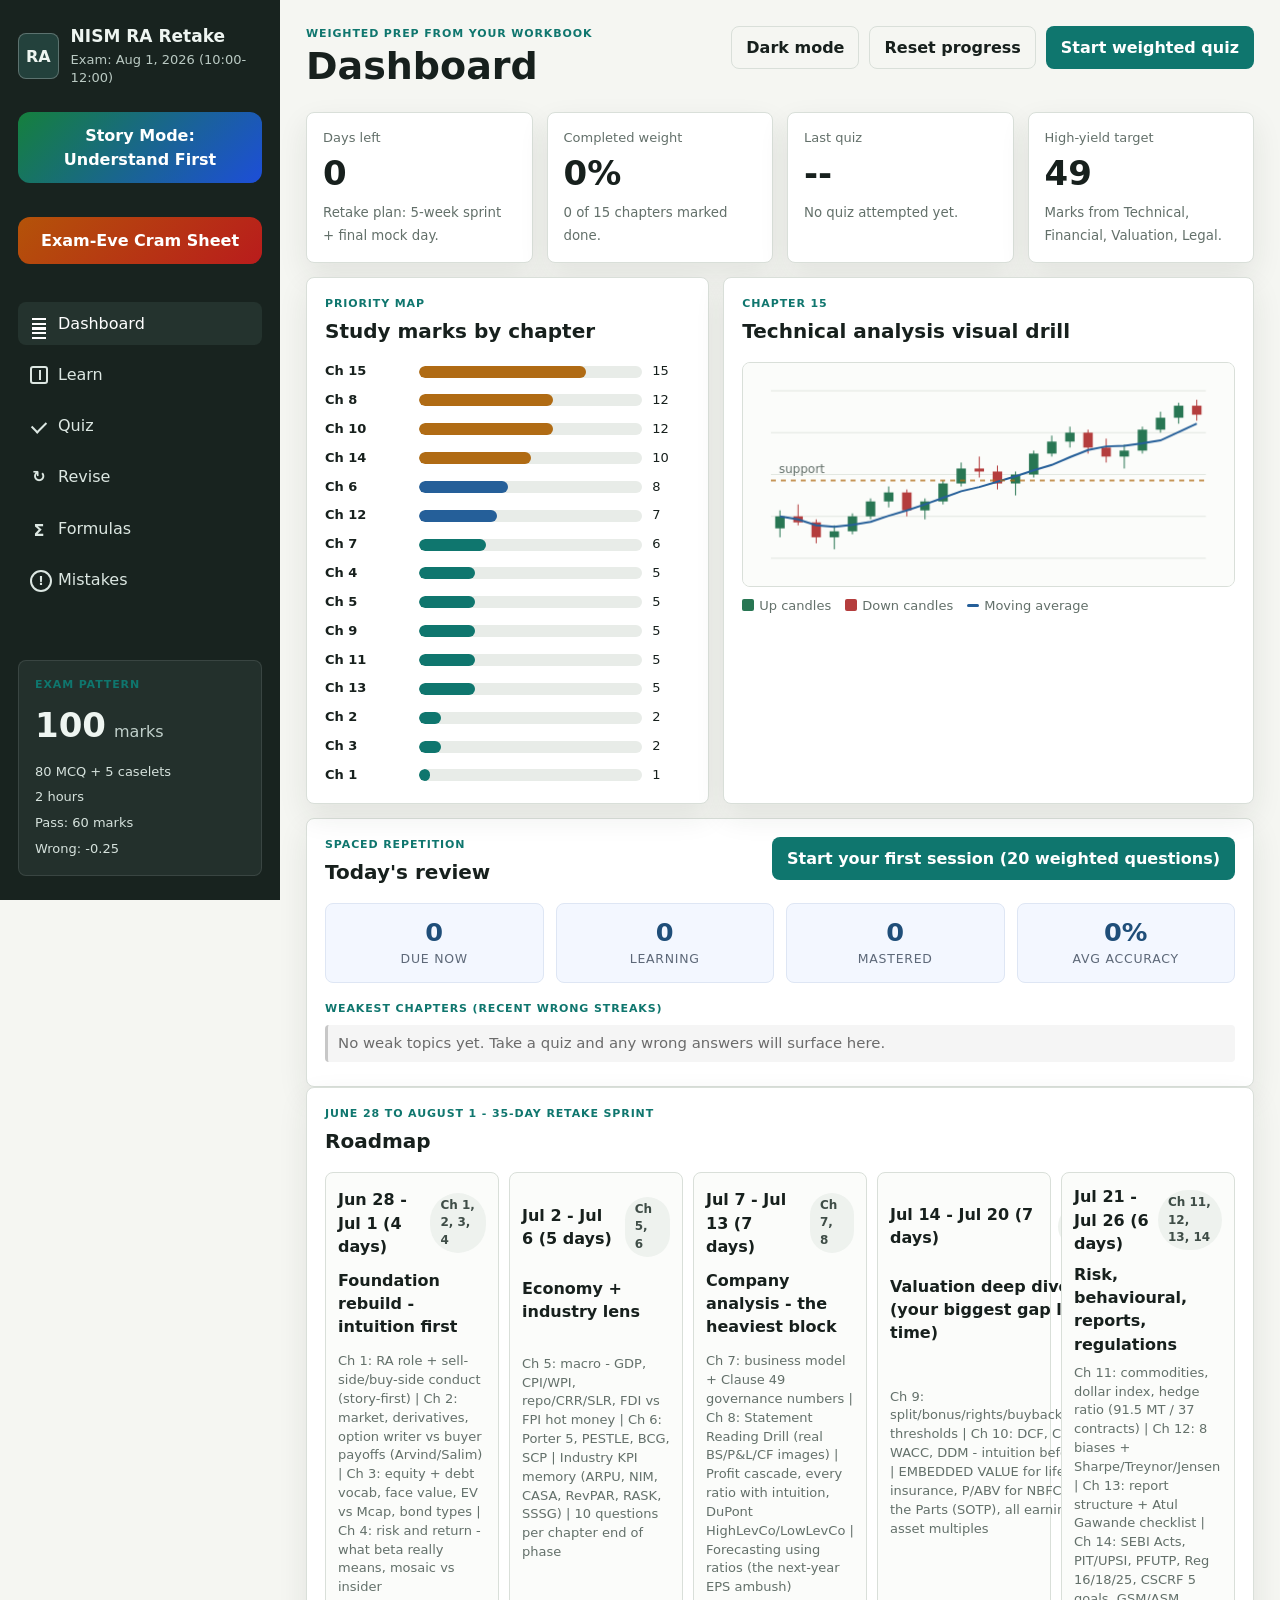
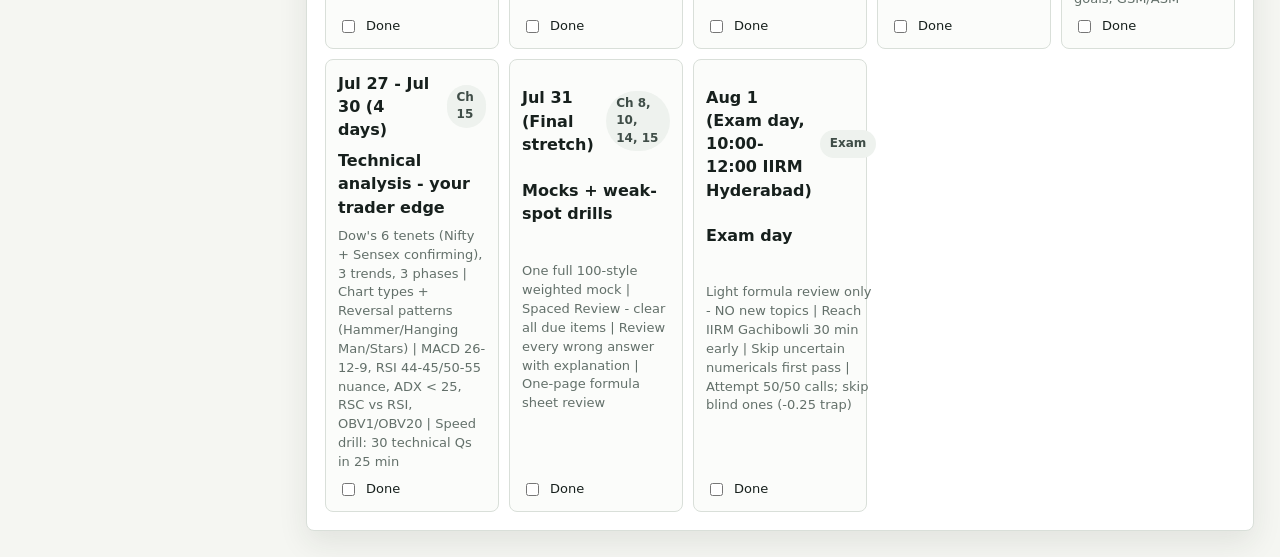
==== android/app/src/main/assets/site/index.html @ 2e46db3d "Add Android app: offline APK wrapping the full study site Co-Authored-By: Claude Fable 5 <noreply@an" ====
<!doctype html>
<html lang="en">
<head>
  <meta charset="utf-8">
  <meta name="viewport" content="width=device-width, initial-scale=1">
  <title>NISM Research Analyst Sprint</title>
  <link rel="stylesheet" href="styles.css">
  <script>
    (function () {
      try {
        var t = localStorage.getItem("nism-ra-theme-v1");
        if (!t) {
          t = (window.matchMedia && window.matchMedia("(prefers-color-scheme: dark)").matches) ? "dark" : "light";
        }
        if (t === "dark") document.documentElement.setAttribute("data-theme", "dark");
      } catch (e) {}
    })();
  </script>
</head>
<body>
  <div class="app-shell">
    <aside class="sidebar">
      <div class="brand">
        <div class="brand-mark">RA</div>
        <div>
          <div class="brand-name">NISM RA Retake</div>
          <div class="brand-sub">Exam: Aug 1, 2026 (10:00-12:00)</div>
        </div>
      </div>

      <a href="story.html" style="display:block;margin:0 0 10px;padding:12px 14px;border-radius:12px;background:linear-gradient(135deg,#15803d,#1d4ed8);color:#fff;font-weight:700;text-decoration:none;text-align:center;">Story Mode: Understand First</a>
      <a href="cram.html" style="display:block;margin:0 0 14px;padding:12px 14px;border-radius:12px;background:linear-gradient(135deg,#b45309,#b91c1c);color:#fff;font-weight:700;text-decoration:none;text-align:center;">Exam-Eve Cram Sheet</a>

      <nav class="nav" aria-label="Study areas">
        <button class="nav-button is-active" data-view="dashboard"><span class="mini-icon bars"></span>Dashboard</button>
        <button class="nav-button" data-view="learn"><span class="mini-icon book"></span>Learn</button>
        <button class="nav-button" data-view="quiz"><span class="mini-icon check"></span>Quiz</button>
        <button class="nav-button" data-view="revise"><span class="mini-icon loop"></span>Revise</button>
        <button class="nav-button" data-view="formulas"><span class="mini-icon sigma"></span>Formulas</button>
        <button class="nav-button" data-view="mistakes"><span class="mini-icon alert"></span>Mistakes</button>
      </nav>

      <div class="exam-box">
        <div class="eyebrow">Exam pattern</div>
        <div class="exam-stat"><strong>100</strong><span>marks</span></div>
        <div class="exam-lines">
          <span>80 MCQ + 5 caselets</span>
          <span>2 hours</span>
          <span>Pass: 60 marks</span>
          <span>Wrong: -0.25</span>
        </div>
      </div>
    </aside>

    <main class="main">
      <header class="topbar">
        <div>
          <p class="eyebrow">Weighted prep from your workbook</p>
          <h1 id="viewTitle">Dashboard</h1>
        </div>
        <div class="top-actions">
          <button class="ghost-button" id="themeToggle" type="button" aria-pressed="false">Dark mode</button>
          <button class="ghost-button" id="resetProgressBtn" type="button">Reset progress</button>
          <button class="primary-button" id="quickQuizBtn" type="button">Start weighted quiz</button>
        </div>
      </header>

      <section class="view is-active" id="dashboardView">
        <div class="metric-grid">
          <article class="metric-panel">
            <span class="metric-label">Days left</span>
            <strong id="daysLeft">35</strong>
            <small>Retake plan: 5-week sprint + final mock day.</small>
          </article>
          <article class="metric-panel">
            <span class="metric-label">Completed weight</span>
            <strong id="completedWeight">0%</strong>
            <small id="completedChapters">0 of 15 chapters marked done.</small>
          </article>
          <article class="metric-panel">
            <span class="metric-label">Last quiz</span>
            <strong id="lastQuizScore">--</strong>
            <small id="lastQuizMeta">No quiz attempted yet.</small>
          </article>
          <article class="metric-panel">
            <span class="metric-label">High-yield target</span>
            <strong>49</strong>
            <small>Marks from Technical, Financial, Valuation, Legal.</small>
          </article>
        </div>

        <div class="dashboard-layout">
          <section class="panel">
            <div class="panel-header">
              <div>
                <p class="eyebrow">Priority map</p>
                <h2>Study marks by chapter</h2>
              </div>
            </div>
            <div id="priorityBars" class="weight-bars"></div>
          </section>

          <section class="panel visual-panel">
            <div class="panel-header">
              <div>
                <p class="eyebrow">Chapter 15</p>
                <h2>Technical analysis visual drill</h2>
              </div>
            </div>
            <canvas id="technicalCanvas" width="680" height="310" aria-label="Candlestick and moving average practice chart"></canvas>
            <div class="legend-row">
              <span><i class="legend up"></i>Up candles</span>
              <span><i class="legend down"></i>Down candles</span>
              <span><i class="legend line"></i>Moving average</span>
            </div>
          </section>
        </div>

        <section class="panel" id="todayReviewPanel"></section>

        <section class="panel">
          <div class="panel-header">
            <div>
              <p class="eyebrow">June 28 to August 1 - 35-day retake sprint</p>
              <h2>Roadmap</h2>
            </div>
          </div>
          <div id="roadmapList" class="roadmap"></div>
        </section>
      </section>

      <section class="view" id="learnView">
        <div class="learn-layout">
          <aside class="chapter-rail">
            <div class="rail-title">Chapters</div>
            <div id="chapterList" class="chapter-list"></div>
          </aside>
          <section class="panel learn-panel">
            <div id="learnContent"></div>
          </section>
        </div>
      </section>

      <section class="view" id="quizView">
        <div class="quiz-layout">
          <section class="panel">
            <div class="panel-header">
              <div>
                <p class="eyebrow">Practice mode</p>
                <h2>Quiz setup</h2>
              </div>
            </div>
            <div class="quiz-controls">
              <label>
                Chapter
                <select id="quizChapterSelect"></select>
              </label>
              <label>
                Question count
                <select id="quizCountSelect">
                  <option value="10">10</option>
                  <option value="20" selected>20</option>
                  <option value="40">40</option>
                  <option value="100">100 style</option>
                </select>
              </label>
            </div>
            <div class="button-row">
              <button class="primary-button" id="startChapterQuizBtn" type="button">Chapter quiz</button>
              <button class="secondary-button" id="startWeightedQuizBtn" type="button">Weighted quiz</button>
              <button class="secondary-button" id="startSpacedQuizBtn" type="button">Spaced review</button>
              <button class="secondary-button" id="startNumericQuizBtn" type="button">Numericals drill</button>
              <button class="secondary-button" id="startWrongQuizBtn" type="button">Wrong answers</button>
            </div>
            <p class="quiz-hint">The real exam has 40+ numerical questions. Drill the maths until it is automatic.</p>
            <div class="score-rules">
              <span>Correct: +1</span>
              <span>Wrong: -0.25</span>
              <span>Skipped: 0</span>
            </div>
          </section>

          <section class="panel quiz-panel">
            <div id="quizStage" class="quiz-stage empty-state">
              Choose a mode to begin.
            </div>
          </section>
        </div>
      </section>

      <section class="view" id="formulasView">
        <section class="panel">
          <div class="panel-header">
            <div>
              <p class="eyebrow">Numericals</p>
              <h2>Formula deck</h2>
            </div>
            <label class="search-label">
              <span>Search</span>
              <input id="formulaSearch" type="search" placeholder="ROE, WACC, RSI">
            </label>
          </div>
          <div id="formulaList" class="formula-grid"></div>
        </section>
      </section>

      <section class="view" id="mistakesView">
        <section class="panel">
          <div class="panel-header">
            <div>
              <p class="eyebrow">Weak spots</p>
              <h2>Question review</h2>
            </div>
            <button class="ghost-button" id="clearMistakesBtn" type="button">Clear mistakes</button>
          </div>
          <div id="mistakeList" class="mistake-list"></div>
        </section>
      </section>

      <section class="view" id="reviseView">
        <section class="panel">
          <div class="panel-header">
            <div>
              <p class="eyebrow">Endless explanatory revision</p>
              <h2>Revise all chapters</h2>
            </div>
            <div class="button-row">
              <button class="secondary-button" id="reviseOrderBtn" type="button">Study order</button>
              <button class="secondary-button" id="reviseShuffleBtn" type="button">Shuffle</button>
            </div>
          </div>
          <div id="reviseStage"></div>
        </section>
      </section>
    </main>
  </div>

  <script src="data.js"></script>
  <script src="lessons.js"></script>
  <script src="app.js"></script>
</body>
</html>
---- android/app/src/main/assets/site/styles.css ----
:root {
  color-scheme: light;
  --bg: #f5f6f2;
  --surface: #ffffff;
  --surface-2: #eef3f0;
  --ink: #17201d;
  --muted: #63706a;
  --line: #d9dfd9;
  --teal: #0f766e;
  --teal-2: #d7f2ed;
  --blue: #255f99;
  --amber: #b06b14;
  --red: #b43d3d;
  --green: #287653;
  --shadow: 0 12px 30px rgba(28, 39, 34, 0.09);
  --radius: 8px;
  font-family: Inter, ui-sans-serif, system-ui, -apple-system, BlinkMacSystemFont, "Segoe UI", sans-serif;
}

* {
  box-sizing: border-box;
}

html {
  min-width: 320px;
}

body {
  margin: 0;
  background: var(--bg);
  color: var(--ink);
  line-height: 1.45;
}

button,
input,
select {
  font: inherit;
}

button {
  cursor: pointer;
}

.app-shell {
  min-height: 100vh;
  display: grid;
  grid-template-columns: 280px minmax(0, 1fr);
}

.sidebar {
  background: #18231f;
  color: #eef5f1;
  padding: 24px 18px;
  display: flex;
  flex-direction: column;
  gap: 24px;
  position: sticky;
  top: 0;
  height: 100vh;
}

.brand {
  display: flex;
  align-items: center;
  gap: 12px;
}

.brand-mark {
  width: 46px;
  height: 46px;
  display: grid;
  place-items: center;
  border: 1px solid rgba(255, 255, 255, 0.26);
  background: #23413c;
  border-radius: var(--radius);
  font-weight: 800;
  letter-spacing: 0;
}

.brand-name {
  font-size: 17px;
  font-weight: 760;
}

.brand-sub {
  margin-top: 2px;
  color: #bacac3;
  font-size: 13px;
}

.nav {
  display: grid;
  gap: 8px;
}

.nav-button {
  width: 100%;
  min-height: 42px;
  border: 0;
  border-radius: var(--radius);
  color: #dce7e2;
  background: transparent;
  display: flex;
  align-items: center;
  gap: 10px;
  padding: 10px 12px;
  text-align: left;
}

.nav-button:hover,
.nav-button.is-active {
  background: #24332e;
  color: #ffffff;
}

.mini-icon {
  width: 18px;
  height: 18px;
  flex: 0 0 18px;
  display: inline-grid;
  place-items: center;
  position: relative;
}

.mini-icon.bars::before,
.mini-icon.bars::after {
  content: "";
  width: 14px;
  height: 2px;
  background: currentColor;
  box-shadow: 0 5px 0 currentColor, 0 10px 0 currentColor;
}

.mini-icon.book {
  border: 2px solid currentColor;
  border-radius: 3px;
}

.mini-icon.book::after {
  content: "";
  position: absolute;
  inset: 2px auto 2px 7px;
  border-left: 2px solid currentColor;
}

.mini-icon.check::before {
  content: "";
  width: 12px;
  height: 7px;
  border-left: 2px solid currentColor;
  border-bottom: 2px solid currentColor;
  transform: rotate(-45deg);
}

.mini-icon.sigma::before {
  content: "Σ";
  font-weight: 800;
}

.mini-icon.alert::before {
  content: "!";
  width: 18px;
  height: 18px;
  border: 2px solid currentColor;
  border-radius: 50%;
  display: grid;
  place-items: center;
  font-size: 12px;
  font-weight: 800;
}

.exam-box {
  margin-top: auto;
  background: #23302c;
  border: 1px solid rgba(255, 255, 255, 0.1);
  border-radius: var(--radius);
  padding: 16px;
}

.exam-stat {
  display: flex;
  align-items: baseline;
  gap: 8px;
  margin: 8px 0 12px;
}

.exam-stat strong {
  font-size: 34px;
}

.exam-stat span {
  color: #c1d0cb;
}

.exam-lines {
  display: grid;
  gap: 7px;
  color: #d6e2dd;
  font-size: 13px;
}

.main {
  min-width: 0;
  padding: 26px;
}

.topbar {
  min-height: 64px;
  display: flex;
  justify-content: space-between;
  gap: 16px;
  align-items: flex-start;
  margin-bottom: 22px;
}

.topbar h1,
.panel h2 {
  margin: 0;
  letter-spacing: 0;
}

.topbar h1 {
  font-size: clamp(26px, 3vw, 38px);
  line-height: 1.05;
}

.eyebrow {
  margin: 0 0 5px;
  color: var(--teal);
  text-transform: uppercase;
  font-size: 11px;
  font-weight: 790;
  letter-spacing: 0.08em;
}

.top-actions,
.button-row {
  display: flex;
  flex-wrap: wrap;
  gap: 10px;
}

.primary-button,
.secondary-button,
.ghost-button {
  min-height: 40px;
  border-radius: var(--radius);
  padding: 9px 14px;
  border: 1px solid transparent;
  font-weight: 720;
}

.primary-button {
  background: var(--teal);
  color: white;
}

.primary-button:hover {
  background: #0b615a;
}

.secondary-button {
  background: var(--surface-2);
  color: var(--ink);
  border-color: var(--line);
}

.secondary-button:hover {
  border-color: #afbab2;
  background: #e6ede9;
}

.ghost-button {
  background: transparent;
  color: var(--ink);
  border-color: var(--line);
}

.ghost-button:hover {
  background: var(--surface);
}

.view {
  display: none;
}

.view.is-active {
  display: block;
}

.metric-grid {
  display: grid;
  grid-template-columns: repeat(4, minmax(0, 1fr));
  gap: 14px;
  margin-bottom: 14px;
}

.metric-panel,
.panel {
  background: var(--surface);
  border: 1px solid var(--line);
  border-radius: var(--radius);
  box-shadow: var(--shadow);
}

.metric-panel {
  padding: 16px;
  min-height: 132px;
}

.metric-label {
  display: block;
  color: var(--muted);
  font-size: 13px;
  margin-bottom: 8px;
}

.metric-panel strong {
  display: block;
  font-size: 34px;
  line-height: 1;
  margin-bottom: 10px;
}

.metric-panel small,
.subtle {
  color: var(--muted);
}

.dashboard-layout,
.quiz-layout {
  display: grid;
  grid-template-columns: minmax(330px, 0.95fr) minmax(420px, 1.25fr);
  gap: 14px;
  margin-bottom: 14px;
}

.panel {
  padding: 18px;
}

.panel-header {
  display: flex;
  justify-content: space-between;
  gap: 16px;
  align-items: flex-start;
  margin-bottom: 16px;
}

.panel h2 {
  font-size: 20px;
}

.weight-bars {
  display: grid;
  gap: 10px;
}

.weight-row {
  display: grid;
  grid-template-columns: 84px minmax(0, 1fr) 38px;
  align-items: center;
  gap: 10px;
  font-size: 13px;
}

.weight-label {
  font-weight: 740;
}

.weight-track {
  height: 12px;
  background: #e8ece8;
  border-radius: 99px;
  overflow: hidden;
}

.weight-fill {
  height: 100%;
  border-radius: inherit;
  background: var(--teal);
}

.weight-fill.major {
  background: var(--amber);
}

.weight-fill.core {
  background: var(--blue);
}

.visual-panel {
  min-width: 0;
}

#technicalCanvas {
  display: block;
  width: 100%;
  max-width: 100%;
  aspect-ratio: 2.19 / 1;
  border: 1px solid var(--line);
  border-radius: var(--radius);
  background: #fbfcfa;
}

.legend-row {
  display: flex;
  flex-wrap: wrap;
  gap: 14px;
  margin-top: 10px;
  color: var(--muted);
  font-size: 13px;
}

.legend {
  display: inline-block;
  width: 12px;
  height: 12px;
  margin-right: 5px;
  vertical-align: -1px;
  border-radius: 2px;
}

.legend.up {
  background: var(--green);
}

.legend.down {
  background: var(--red);
}

.legend.line {
  height: 3px;
  background: var(--blue);
  vertical-align: 3px;
}

.roadmap {
  display: grid;
  grid-template-columns: repeat(5, minmax(0, 1fr));
  gap: 10px;
}

.roadmap-item {
  border: 1px solid var(--line);
  border-radius: var(--radius);
  padding: 12px;
  background: #fbfcfa;
  display: grid;
  gap: 8px;
  min-height: 160px;
}

.roadmap-item.is-done {
  background: #eef8f2;
  border-color: #b9dec6;
}

.roadmap-date {
  display: flex;
  align-items: center;
  justify-content: space-between;
  gap: 8px;
  font-weight: 780;
}

.roadmap-item p {
  margin: 0;
  color: var(--muted);
  font-size: 13px;
}

.roadmap-item label {
  margin-top: auto;
  display: flex;
  align-items: center;
  gap: 8px;
  font-size: 13px;
}

.learn-layout {
  display: grid;
  grid-template-columns: 310px minmax(0, 1fr);
  gap: 14px;
}

.chapter-rail {
  background: var(--surface);
  border: 1px solid var(--line);
  border-radius: var(--radius);
  box-shadow: var(--shadow);
  padding: 14px;
  position: sticky;
  top: 20px;
  max-height: calc(100vh - 40px);
  overflow: auto;
}

.rail-title {
  color: var(--muted);
  font-size: 12px;
  font-weight: 780;
  text-transform: uppercase;
  letter-spacing: 0.08em;
  margin-bottom: 10px;
}

.chapter-list {
  display: grid;
  gap: 8px;
}

.chapter-button {
  width: 100%;
  border: 1px solid var(--line);
  background: #fbfcfa;
  color: var(--ink);
  border-radius: var(--radius);
  padding: 10px;
  text-align: left;
  display: grid;
  gap: 6px;
}

.chapter-button:hover,
.chapter-button.is-active {
  border-color: var(--teal);
  background: var(--teal-2);
}

.chapter-button.is-complete {
  border-color: #b8dac3;
}

.chapter-button strong {
  font-size: 13px;
}

.chapter-button span {
  font-size: 12px;
  color: var(--muted);
}

.learn-panel {
  min-height: 640px;
}

.chapter-heading {
  display: grid;
  grid-template-columns: minmax(0, 1fr) auto;
  gap: 16px;
  align-items: start;
  margin-bottom: 18px;
}

.chapter-heading h2 {
  font-size: 28px;
}

.tag-row,
.score-rules,
.quiz-meta {
  display: flex;
  flex-wrap: wrap;
  gap: 8px;
}

.tag {
  display: inline-flex;
  align-items: center;
  min-height: 28px;
  border-radius: 999px;
  padding: 4px 10px;
  background: #eef2ee;
  color: #3f4d47;
  font-size: 12px;
  font-weight: 700;
}

.tag.hot {
  background: #fff1d8;
  color: #7e4c0f;
}

.tag.done {
  background: #e2f4e7;
  color: #235d3d;
}

.notes-grid {
  display: grid;
  grid-template-columns: repeat(2, minmax(0, 1fr));
  gap: 14px;
}

.quiz-hint {
  margin: 10px 0 0;
  font-size: 12.5px;
  color: #8a6a1e;
  background: #fbf3da;
  border-radius: 8px;
  padding: 8px 10px;
}

.simple-section {
  border: 1px solid #cfe3d4;
  border-left: 5px solid #3f8f5b;
  border-radius: var(--radius);
  background: #f3faf4;
  padding: 16px 18px;
  margin-bottom: 18px;
  display: grid;
  gap: 12px;
}

.simple-head {
  display: flex;
  align-items: center;
  gap: 10px;
}

.simple-head h3 {
  margin: 0;
  font-size: 17px;
  color: #1f3d29;
}

.simple-badge {
  font-size: 11px;
  font-weight: 700;
  text-transform: uppercase;
  letter-spacing: 0.05em;
  color: #fff;
  background: #3f8f5b;
  padding: 3px 9px;
  border-radius: 999px;
}

.simple-analogy p {
  margin: 0 0 6px;
  font-size: 14.5px;
  line-height: 1.6;
  color: #25352b;
}

.simple-analogy p:last-child { margin-bottom: 0; }

.simple-list {
  list-style: none;
  margin: 0;
  padding: 0;
  display: grid;
  gap: 10px;
}

.simple-point {
  display: grid;
  gap: 3px;
  background: #fff;
  border: 1px solid #dcebe0;
  border-radius: 10px;
  padding: 10px 12px;
}

.simple-term {
  font-weight: 700;
  font-size: 14px;
  color: #1c3a27;
}

.simple-plain {
  font-size: 13.5px;
  line-height: 1.55;
  color: #33433a;
}

.simple-hook {
  font-size: 12.5px;
  color: #6a5a2a;
  background: #fbf3da;
  border-radius: 6px;
  padding: 4px 8px;
  margin-top: 2px;
}

.simple-hook b { color: #8a6a1e; }

.simple-mnemonic {
  display: flex;
  flex-wrap: wrap;
  align-items: center;
  gap: 8px;
  font-size: 13.5px;
  color: #1f3d29;
  background: #e4f2e8;
  border-radius: 10px;
  padding: 10px 12px;
}

.simple-mnemonic-label {
  font-size: 11px;
  font-weight: 700;
  text-transform: uppercase;
  letter-spacing: 0.05em;
  color: #fff;
  background: #3f8f5b;
  padding: 3px 9px;
  border-radius: 999px;
}

.lesson-section {
  display: grid;
  gap: 14px;
  margin-bottom: 18px;
}

.lesson-intro,
.lesson-card,
.lesson-drill {
  border: 1px solid var(--line);
  border-radius: var(--radius);
  background: #fbfcfa;
}

.lesson-intro {
  padding: 16px;
}

.lesson-intro h3,
.lesson-card h4,
.lesson-drill h4 {
  margin: 0;
  letter-spacing: 0;
}

.lesson-intro h3 {
  font-size: 22px;
}

.lesson-intro p:last-child {
  margin: 8px 0 0;
  color: #34413c;
}

.lesson-stack {
  display: grid;
  gap: 12px;
}

.lesson-card {
  display: grid;
  grid-template-columns: 36px minmax(0, 1fr);
  gap: 12px;
  padding: 14px;
}

.lesson-number {
  width: 32px;
  height: 32px;
  display: grid;
  place-items: center;
  border-radius: 50%;
  background: var(--teal);
  color: white;
  font-weight: 800;
}

.lesson-card h4 {
  font-size: 17px;
  margin-bottom: 9px;
}

.lesson-card ul {
  margin: 0;
  padding-left: 19px;
  color: #34413c;
}

.lesson-card li + li {
  margin-top: 6px;
}

.lesson-example,
.lesson-exam {
  margin-top: 10px;
  padding: 10px;
  border-radius: 6px;
  color: #2f3d37;
}

.lesson-example {
  background: #eff5fb;
}

.lesson-exam {
  background: #fff4df;
}

.lesson-story,
.lesson-why,
.lesson-formula,
.lesson-checks {
  margin-top: 10px;
  padding: 10px 12px;
  border-radius: 6px;
  color: #2f3d37;
}

.lesson-story {
  background: #f3edff;
  border-left: 3px solid #7c5cff;
}

.lesson-why {
  background: #e8f7ef;
  border-left: 3px solid #2eb872;
}

.lesson-formula {
  background: #fff0e6;
  border-left: 3px solid #ff7a45;
  font-family: ui-monospace, "JetBrains Mono", Consolas, monospace;
}

.lesson-formula code {
  background: transparent;
  font-size: 0.95em;
}

.lesson-tag {
  display: inline-block;
  font-size: 0.7em;
  font-weight: 700;
  text-transform: uppercase;
  letter-spacing: 0.06em;
  padding: 2px 6px;
  border-radius: 3px;
  margin-right: 6px;
  background: rgba(0, 0, 0, 0.08);
  color: #333;
}

.check-tag {
  background: #ffd6a0;
  color: #5a3a00;
}

.lesson-checks {
  background: transparent;
  padding: 0;
  border-left: none;
  margin-top: 12px;
}

.lesson-check {
  margin-top: 8px;
  padding: 10px 12px;
  background: #fff7e6;
  border: 1px solid #ffd28f;
  border-radius: 6px;
  cursor: pointer;
}

.lesson-check summary {
  cursor: pointer;
  font-weight: 600;
  list-style: none;
}

.lesson-check summary::-webkit-details-marker {
  display: none;
}

.lesson-check[open] {
  background: #fff;
}

.lesson-images {
  margin-top: 14px;
  display: grid;
  gap: 16px;
}

.lesson-image {
  margin: 0;
  background: #fff;
  border: 1px solid #dfe6f0;
  border-radius: 8px;
  padding: 10px;
  box-shadow: 0 1px 3px rgba(0,0,0,0.04);
}

.lesson-image img {
  display: block;
  max-width: 100%;
  height: auto;
  margin: 0 auto;
  border-radius: 4px;
}

.lesson-image figcaption {
  margin-top: 8px;
  font-size: 0.85em;
  color: #5d6878;
  text-align: center;
  font-style: italic;
}

[data-theme="dark"] .lesson-image { background: #16202e; border-color: #2a3650; }
[data-theme="dark"] .lesson-image figcaption { color: #a3b1c6; }

.lesson-check-body {
  margin-top: 8px;
  padding-top: 8px;
  border-top: 1px dashed #ffd28f;
  color: #2f3d37;
  line-height: 1.55;
}

[data-theme="dark"] .lesson-story { background: #2a1f3d; color: #e9e6f2; border-left-color: #9d7dff; }
[data-theme="dark"] .lesson-why { background: #1a2e22; color: #e0f0e7; border-left-color: #4cd28b; }
[data-theme="dark"] .lesson-formula { background: #2d1f14; color: #f0e2d4; border-left-color: #ff9466; }
[data-theme="dark"] .lesson-check { background: #2a2416; border-color: #5a4a20; color: #f0e8d4; }
[data-theme="dark"] .lesson-check[open] { background: #1a1810; }
[data-theme="dark"] .lesson-check-body { color: #e0d8c4; border-top-color: #5a4a20; }
[data-theme="dark"] .lesson-tag { background: rgba(255,255,255,0.1); color: #e0e0e0; }
[data-theme="dark"] .check-tag { background: #5a3a00; color: #ffd6a0; }

.sr-stats {
  display: grid;
  grid-template-columns: repeat(4, 1fr);
  gap: 12px;
  margin-top: 14px;
}

.sr-stat {
  background: #f3f7ff;
  border-radius: 8px;
  padding: 14px 10px;
  text-align: center;
  border: 1px solid #dee6f4;
}

.sr-num {
  display: block;
  font-size: 1.6rem;
  font-weight: 700;
  color: #1f4e79;
  line-height: 1.1;
}

.sr-label {
  display: block;
  font-size: 0.78rem;
  text-transform: uppercase;
  letter-spacing: 0.06em;
  color: #5d6878;
  margin-top: 4px;
}

.sr-weak {
  margin-top: 18px;
}

.weak-list {
  list-style: none;
  padding: 0;
  margin: 8px 0 0;
}

.weak-list li {
  padding: 8px 10px;
  background: #fff7f3;
  border-left: 3px solid #ff7a45;
  border-radius: 4px;
  margin-bottom: 6px;
  font-size: 0.93rem;
  display: flex;
  align-items: center;
  gap: 8px;
}

.weak-list li.muted {
  background: #f5f5f5;
  border-left-color: #c7c7c7;
  color: #6b6b6b;
}

.weak-score {
  margin-left: auto;
  font-size: 0.78rem;
  color: #c0392b;
  font-weight: 600;
}

[data-theme="dark"] .sr-stat { background: #1a2333; border-color: #2a3650; }
[data-theme="dark"] .sr-num { color: #6fb3ff; }
[data-theme="dark"] .sr-label { color: #a3b1c6; }
[data-theme="dark"] .weak-list li { background: #2a1f14; border-left-color: #ff9466; color: #f0e2d4; }
[data-theme="dark"] .weak-list li.muted { background: #1c1c1c; border-left-color: #4a4a4a; color: #888; }
[data-theme="dark"] .weak-score { color: #ff7a7a; }

.lesson-drill {
  padding: 14px;
  background: #eef6f3;
}

.lesson-drill ol {
  margin: 10px 0 0;
  padding-left: 22px;
}

.lesson-drill li + li {
  margin-top: 5px;
}

.note-block {
  border: 1px solid var(--line);
  border-radius: var(--radius);
  padding: 14px;
  background: #fbfcfa;
}

.note-block h3 {
  margin: 0 0 10px;
  font-size: 15px;
}

.note-block ul {
  margin: 0;
  padding-left: 19px;
  color: #34413c;
}

.note-block li + li {
  margin-top: 6px;
}

.quiz-controls {
  display: grid;
  grid-template-columns: 1fr 160px;
  gap: 12px;
  margin-bottom: 14px;
}

.quiz-controls label,
.search-label {
  display: grid;
  gap: 6px;
  color: var(--muted);
  font-size: 12px;
  font-weight: 730;
}

select,
input[type="search"] {
  width: 100%;
  min-height: 40px;
  border: 1px solid var(--line);
  border-radius: var(--radius);
  background: #fbfcfa;
  color: var(--ink);
  padding: 8px 10px;
}

.score-rules {
  margin-top: 14px;
  color: var(--muted);
  font-size: 13px;
}

.score-rules span {
  background: #f0f3f0;
  border-radius: 99px;
  padding: 5px 9px;
}

.quiz-stage {
  min-height: 360px;
}

.empty-state {
  display: grid;
  place-items: center;
  color: var(--muted);
  text-align: center;
  border: 1px dashed #cbd3cc;
  border-radius: var(--radius);
  min-height: 260px;
}

.question-top {
  display: flex;
  justify-content: space-between;
  gap: 14px;
  align-items: center;
  margin-bottom: 12px;
}

.question-text {
  font-size: 21px;
  font-weight: 770;
  margin: 0 0 14px;
}

.caselet {
  background: #f2f6f4;
  border-left: 4px solid var(--blue);
  padding: 12px;
  border-radius: var(--radius);
  margin-bottom: 14px;
  color: #394840;
}

.option-list {
  display: grid;
  gap: 10px;
  margin: 0 0 16px;
  padding: 0;
  list-style: none;
}

.option-button {
  width: 100%;
  text-align: left;
  min-height: 48px;
  border: 1px solid var(--line);
  border-radius: var(--radius);
  padding: 12px;
  background: #fbfcfa;
}

.option-button:hover {
  border-color: var(--teal);
}

.option-button.is-correct {
  background: #e4f6eb;
  border-color: #7cb98f;
}

.option-button.is-wrong {
  background: #fde9e5;
  border-color: #e09a8f;
}

.explanation {
  border: 1px solid var(--line);
  border-radius: var(--radius);
  background: #fffdf6;
  padding: 12px;
  margin-bottom: 14px;
}

.quiz-footer {
  display: flex;
  justify-content: space-between;
  align-items: center;
  gap: 10px;
}

.result-grid {
  display: grid;
  grid-template-columns: repeat(4, minmax(0, 1fr));
  gap: 10px;
  margin-bottom: 16px;
}

.result-tile {
  background: #f4f7f4;
  border: 1px solid var(--line);
  border-radius: var(--radius);
  padding: 12px;
}

.result-tile strong {
  display: block;
  font-size: 24px;
}

.formula-grid {
  display: grid;
  grid-template-columns: repeat(2, minmax(0, 1fr));
  gap: 12px;
}

.formula-card {
  border: 1px solid var(--line);
  border-radius: var(--radius);
  background: #fbfcfa;
  padding: 14px;
  display: grid;
  gap: 8px;
}

.formula-card h3 {
  margin: 0;
  font-size: 15px;
}

.formula-card code {
  display: block;
  white-space: normal;
  color: #1f4f82;
  background: #eff5fb;
  border-radius: 6px;
  padding: 8px;
  font-family: "SFMono-Regular", Consolas, monospace;
  font-size: 13px;
}

.formula-card p {
  margin: 0;
  color: var(--muted);
  font-size: 13px;
}

.formula-where,
.formula-example,
.formula-use,
.formula-trap {
  display: grid;
  gap: 4px;
  border-left: 3px solid var(--line);
  padding: 2px 0 2px 10px;
}

.formula-where { border-left-color: #9bb3c9; }
.formula-example { border-left-color: #5a9367; }
.formula-use { border-left-color: #b08a3e; }
.formula-trap { border-left-color: #c0623e; }

.formula-tag {
  font-size: 11px;
  font-weight: 700;
  text-transform: uppercase;
  letter-spacing: 0.04em;
  color: #5a6a63;
}

.formula-example .formula-tag { color: #3f7a52; }
.formula-use .formula-tag { color: #8a6a26; }
.formula-trap .formula-tag { color: #a64a2c; }

.formula-where ul {
  margin: 0;
  padding-left: 16px;
  display: grid;
  gap: 3px;
}

.formula-where li {
  color: var(--muted);
  font-size: 12.5px;
}

.formula-example p,
.formula-use p,
.formula-trap p {
  font-size: 12.5px;
  color: #36413b;
}

.formula-example code,
.formula-card .formula-example p {
  line-height: 1.5;
}

.mistake-list {
  display: grid;
  gap: 10px;
}

.mistake-item {
  border: 1px solid var(--line);
  border-radius: var(--radius);
  padding: 12px;
  background: #fbfcfa;
}

.mistake-item strong {
  display: block;
  margin-bottom: 6px;
}

.mistake-item p {
  margin: 6px 0 0;
  color: var(--muted);
}

@media (max-width: 1180px) {
  .metric-grid,
  .roadmap,
  .formula-grid {
    grid-template-columns: repeat(2, minmax(0, 1fr));
  }

  .dashboard-layout,
  .quiz-layout {
    grid-template-columns: 1fr;
  }
}

@media (max-width: 860px) {
  .app-shell {
    grid-template-columns: 1fr;
  }

  .sidebar {
    position: static;
    height: auto;
  }

  .nav {
    grid-template-columns: repeat(6, minmax(0, 1fr));
  }

  .nav-button {
    justify-content: center;
    text-align: center;
    padding: 9px 7px;
    gap: 6px;
  }

  .exam-box {
    margin-top: 0;
  }

  .topbar,
  .chapter-heading,
  .panel-header {
    display: grid;
  }

  .learn-layout {
    grid-template-columns: 1fr;
  }

  .chapter-rail {
    position: static;
    max-height: none;
  }

  .chapter-list {
    grid-template-columns: repeat(2, minmax(0, 1fr));
  }
}

@media (max-width: 620px) {
  .main {
    padding: 18px 12px;
  }

  .sidebar {
    padding: 18px 12px;
  }

  .nav {
    grid-template-columns: repeat(2, minmax(0, 1fr));
  }

  .metric-grid,
  .roadmap,
  .notes-grid,
  .formula-grid,
  .chapter-list,
  .quiz-controls,
  .result-grid {
    grid-template-columns: 1fr;
  }

  .weight-row {
    grid-template-columns: 64px minmax(0, 1fr) 34px;
  }

  .question-text {
    font-size: 18px;
  }

  .lesson-card {
    grid-template-columns: 1fr;
  }
}

/* ---- Mobile: app-style fixed bottom tab bar + touch tweaks (phones only) ---- */
@media (max-width: 700px) {
  body {
    overflow-x: hidden;
  }

  /* Sidebar shrinks to a slim brand + exam-pattern strip at the top */
  .sidebar {
    flex-direction: column;
    gap: 14px;
    padding: 14px 14px 10px;
  }

  /* The nav leaves the sidebar and becomes a fixed bottom tab bar */
  .nav {
    position: fixed;
    left: 0;
    right: 0;
    bottom: 0;
    z-index: 100;
    grid-template-columns: repeat(6, 1fr);
    gap: 0;
    background: #18231f;
    border-top: 1px solid rgba(255, 255, 255, 0.12);
    padding: 6px 4px calc(6px + env(safe-area-inset-bottom));
    box-shadow: 0 -6px 18px rgba(0, 0, 0, 0.18);
  }

  .nav-button {
    flex-direction: column;
    justify-content: center;
    gap: 3px;
    min-height: 52px;
    padding: 6px 1px;
    font-size: 10px;
    border-radius: 10px;
  }

  .nav-button.is-active {
    background: #243a34;
    color: #aef0e4;
  }

  /* Keep page content clear of the fixed bottom bar */
  .main {
    padding-bottom: 84px;
  }

  /* Compact the exam-pattern box so content starts higher */
  .exam-box {
    margin-top: 0;
    padding: 12px 14px;
  }

  .exam-stat {
    margin: 4px 0 8px;
  }

  .exam-stat strong {
    font-size: 26px;
  }

  /* Full-width header actions for easy thumbs */
  .top-actions {
    width: 100%;
  }

  .top-actions .primary-button,
  .top-actions .ghost-button {
    flex: 1 1 auto;
  }

  /* 16px on form controls and buttons prevents iOS zoom-on-focus */
  select,
  input,
  .primary-button,
  .secondary-button,
  .ghost-button {
    font-size: 16px;
  }

  /* Quiz buttons stretch to comfortable tap targets */
  .button-row .primary-button,
  .button-row .secondary-button {
    flex: 1 1 auto;
  }

  /* Quiz footer: Skip on its own row, Prev/Next spread on the next */
  .quiz-footer {
    flex-wrap: wrap;
  }

  #skipQuestionBtn {
    flex: 1 1 100%;
  }

  .quiz-footer .button-row {
    flex: 1 1 100%;
    justify-content: space-between;
  }
}

/* ====================== DARK MODE ====================== */
:root[data-theme="dark"] {
  color-scheme: dark;
  --bg: #0e1413;
  --surface: #161d1a;
  --surface-2: #212b26;
  --ink: #e7eee9;
  --muted: #9caea5;
  --line: #2b3733;
  --teal: #2bb3a2;
  --teal-2: #123c37;
  --blue: #5a9bd6;
  --shadow: 0 12px 30px rgba(0, 0, 0, 0.45);
}

[data-theme="dark"] .chapter-button,
[data-theme="dark"] .roadmap-item,
[data-theme="dark"] .mistake-item,
[data-theme="dark"] .note-block,
[data-theme="dark"] .formula-card,
[data-theme="dark"] .lesson-intro,
[data-theme="dark"] .lesson-card,
[data-theme="dark"] .lesson-drill,
[data-theme="dark"] .result-tile,
[data-theme="dark"] .option-button {
  background: #1d2622;
  color: var(--ink);
}

[data-theme="dark"] .roadmap-item.is-done { background: #18302a; }
[data-theme="dark"] .chapter-button.is-active { background: var(--teal-2); border-color: var(--teal); }
[data-theme="dark"] .chapter-button.is-complete { border-color: #2f6b4d; }
[data-theme="dark"] .weight-track { background: #283430; }

[data-theme="dark"] .option-button:hover { border-color: var(--teal); }
[data-theme="dark"] .option-button.is-correct { background: #16352a; border-color: #2f6b4d; color: #cfeeda; }
[data-theme="dark"] .option-button.is-wrong { background: #3a201d; border-color: #7c423a; color: #f3cfc8; }

[data-theme="dark"] .caselet { background: #1a2420; color: #cdd9d2; }
[data-theme="dark"] .explanation { background: #1f2a22; color: var(--ink); }

[data-theme="dark"] code,
[data-theme="dark"] .formula-card code { background: #11283f; color: #9ec7f0; }

[data-theme="dark"] .note-block li,
[data-theme="dark"] .note-block h3,
[data-theme="dark"] .lesson-intro p,
[data-theme="dark"] .lesson-card li,
[data-theme="dark"] .lesson-drill li { color: #c7d3cd; }

[data-theme="dark"] .lesson-example { background: #14283d; color: #cfe0f2; }
[data-theme="dark"] .lesson-exam { background: #2e2716; color: #ecdcb6; }

[data-theme="dark"] .formula-example p,
[data-theme="dark"] .formula-use p,
[data-theme="dark"] .formula-trap p { color: #c7d3cd; }

[data-theme="dark"] .tag { background: #26302c; color: #bcc9c2; }
[data-theme="dark"] .tag.hot { background: #3a2c12; color: #f0cf94; }
[data-theme="dark"] .tag.done { background: #173026; color: #a9e3bf; }

[data-theme="dark"] .quiz-hint { background: #2e2716; color: #ecd9a8; }

[data-theme="dark"] input,
[data-theme="dark"] select { background: #1d2622; color: var(--ink); border-color: var(--line); }

[data-theme="dark"] .simple-section { background: #14241b; border-color: #27402f; border-left-color: #3f8f5b; }
[data-theme="dark"] .simple-head h3 { color: #cdead6; }
[data-theme="dark"] .simple-point { background: #1c2a22; border-color: #2a3d31; }
[data-theme="dark"] .simple-term { color: #bfe6cb; }
[data-theme="dark"] .simple-plain { color: #cdd9d2; }
[data-theme="dark"] .simple-analogy p { color: #d4e0d9; }
[data-theme="dark"] .simple-hook { background: #2e2716; color: #ecd9a8; }
[data-theme="dark"] .simple-hook b { color: #f0c970; }
[data-theme="dark"] .simple-mnemonic { background: #173026; color: #cdebd6; }

[data-theme="dark"] #technicalCanvas { background: #161d1a; }

/* ---- Flashcards (active-recall memorise mode) ---- */
.flash-panel {
  display: grid;
  gap: 16px;
}

.flash-top {
  display: flex;
  flex-wrap: wrap;
  justify-content: space-between;
  align-items: center;
  gap: 12px;
}

.flash-card {
  border: 1px solid var(--line);
  border-radius: 14px;
  background: var(--surface);
  box-shadow: var(--shadow);
  padding: 26px 24px;
  min-height: 190px;
  display: grid;
  gap: 16px;
  align-content: center;
}

.flash-side {
  display: grid;
  gap: 8px;
}

.flash-label {
  font-size: 11px;
  font-weight: 800;
  text-transform: uppercase;
  letter-spacing: 0.06em;
  color: var(--muted);
}

.flash-q p {
  margin: 0;
  font-size: 20px;
  line-height: 1.4;
  font-weight: 700;
  color: var(--ink);
}

.flash-a {
  border-top: 1px dashed var(--line);
  padding-top: 14px;
}

.flash-a p {
  margin: 0;
  font-size: 17px;
  line-height: 1.5;
  color: var(--ink);
}

.flash-hook {
  margin-top: 8px;
  font-size: 13px;
  background: #fbf3da;
  color: #6a5a2a;
  border-radius: 8px;
  padding: 8px 10px;
}

.flash-hook b {
  color: #8a6a1e;
}

.flash-controls {
  display: flex;
  gap: 10px;
}

.flash-controls .primary-button,
.flash-controls .secondary-button {
  flex: 1 1 auto;
  min-height: 50px;
}

.flash-done {
  text-align: center;
  display: grid;
  gap: 10px;
  padding: 18px;
}

[data-theme="dark"] .flash-hook { background: #2e2716; color: #ecd9a8; }
[data-theme="dark"] .flash-hook b { color: #f0c970; }

/* ---- Revise (endless explanatory loop) ---- */
.mini-icon.loop::before {
  content: "\21bb";
  font-weight: 800;
  font-size: 16px;
  line-height: 1;
}

.revise-meta {
  display: flex;
  flex-wrap: wrap;
  gap: 8px;
  margin-bottom: 14px;
}

.revise-card {
  border: 1px solid var(--line);
  border-radius: 14px;
  background: var(--surface);
  box-shadow: var(--shadow);
  padding: 22px 24px;
  display: grid;
  gap: 12px;
}

.revise-chtitle {
  margin: 0;
  font-size: 12px;
  font-weight: 800;
  text-transform: uppercase;
  letter-spacing: 0.05em;
  color: var(--teal);
}

.revise-card h3 {
  margin: 0;
  font-size: 21px;
}

.revise-body {
  margin: 0;
  font-size: 15.5px;
  line-height: 1.6;
  color: var(--ink);
}

.revise-teach {
  margin: 0;
  padding-left: 18px;
  display: grid;
  gap: 8px;
}

.revise-teach li {
  font-size: 15px;
  line-height: 1.55;
  color: var(--ink);
}

.revise-example,
.revise-hook {
  border-radius: 10px;
  padding: 10px 12px;
  display: grid;
  gap: 4px;
}

.revise-example { background: #eef5fb; }
.revise-hook { background: #fff4df; }

.revise-tag {
  font-size: 11px;
  font-weight: 800;
  text-transform: uppercase;
  letter-spacing: 0.05em;
  color: var(--muted);
}

.revise-example p,
.revise-hook p {
  margin: 0;
  font-size: 14px;
  line-height: 1.5;
  color: #33433a;
}

.revise-controls {
  display: flex;
  gap: 10px;
  margin-top: 14px;
}

.revise-controls .primary-button,
.revise-controls .secondary-button {
  flex: 1 1 auto;
  min-height: 52px;
}

.revise-hint {
  margin: 12px 0 0;
  font-size: 12.5px;
  color: var(--muted);
}

[data-theme="dark"] .revise-example { background: #14283d; }
[data-theme="dark"] .revise-hook { background: #2e2716; }
[data-theme="dark"] .revise-example p,
[data-theme="dark"] .revise-hook p { color: #cdd9d2; }
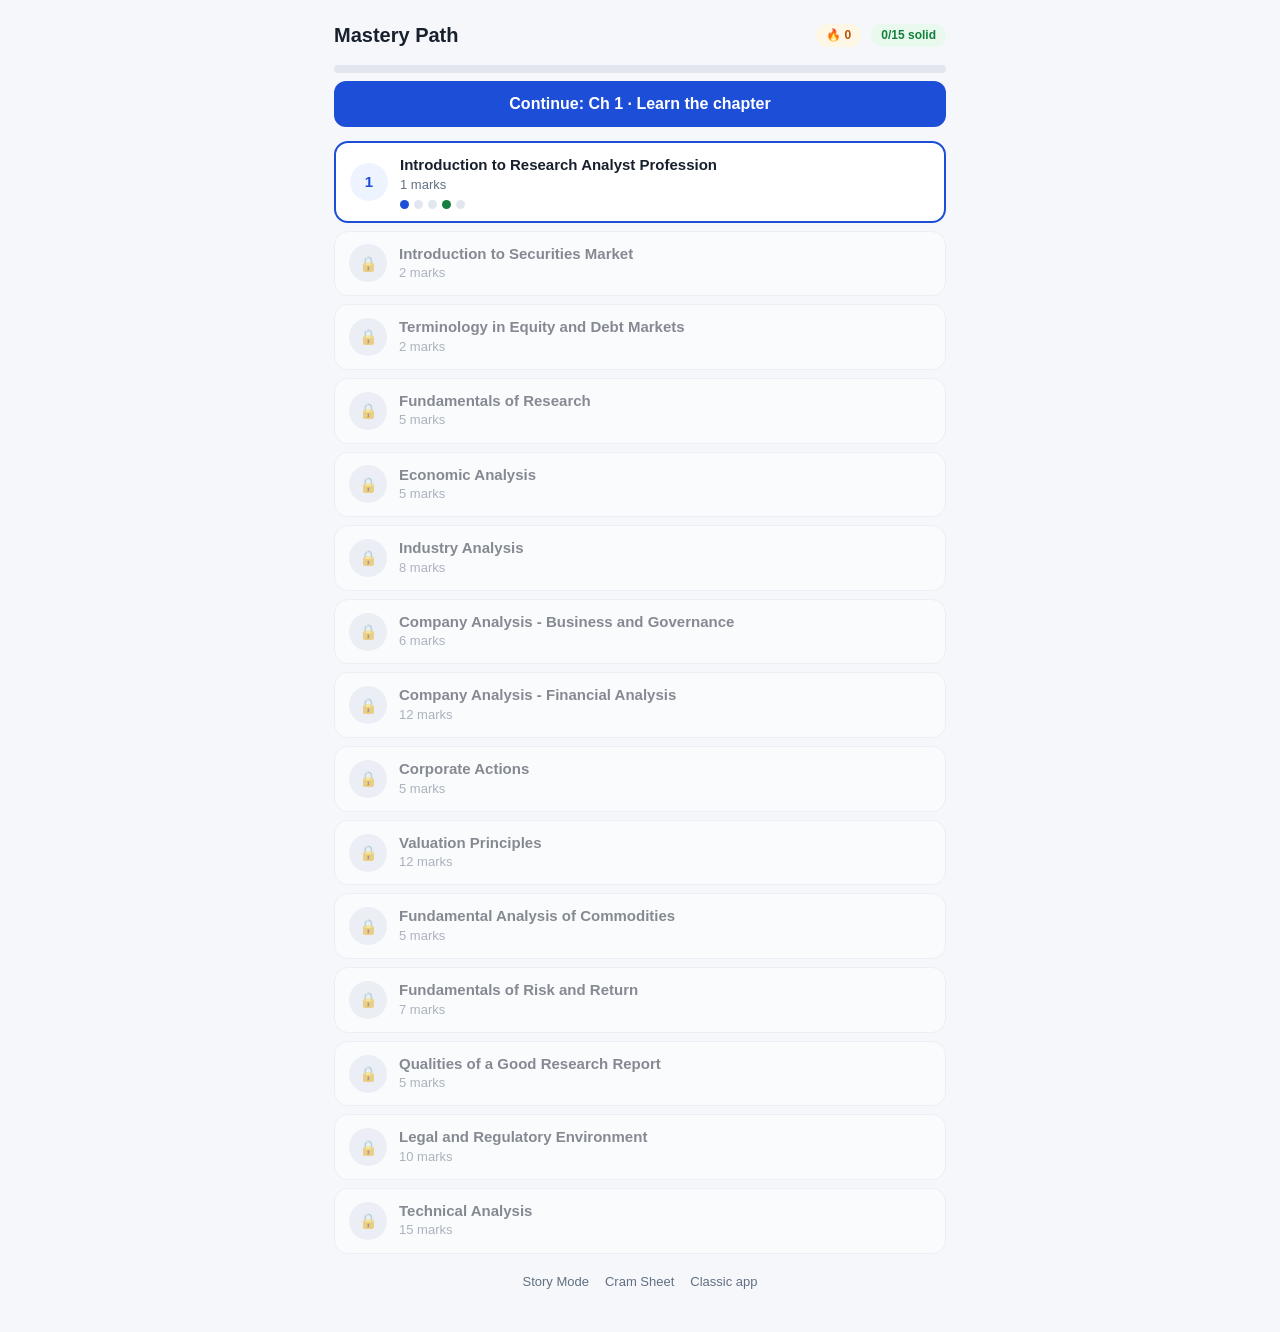
==== commit 89024dee: "v2: Mastery Path rebuild - one chapter at a time, tiered quizzes, locked progression Co-Authored-By:" ====
--- a/android/app/src/main/assets/site/index.html
+++ b/android/app/src/main/assets/site/index.html
@@ -1,242 +1,440 @@
 <!doctype html>
 <html lang="en">
 <head>
-  <meta charset="utf-8">
-  <meta name="viewport" content="width=device-width, initial-scale=1">
-  <title>NISM Research Analyst Sprint</title>
-  <link rel="stylesheet" href="styles.css">
-  <script>
-    (function () {
-      try {
-        var t = localStorage.getItem("nism-ra-theme-v1");
-        if (!t) {
-          t = (window.matchMedia && window.matchMedia("(prefers-color-scheme: dark)").matches) ? "dark" : "light";
-        }
-        if (t === "dark") document.documentElement.setAttribute("data-theme", "dark");
-      } catch (e) {}
-    })();
-  </script>
+<meta charset="utf-8">
+<meta name="viewport" content="width=device-width, initial-scale=1">
+<title>NISM RA Mastery Path</title>
+<style>
+  :root{
+    --bg:#f6f7fb; --card:#ffffff; --ink:#17202c; --muted:#617082; --line:#e2e7ef;
+    --brand:#1d4ed8; --brandbg:#eef4ff;
+    --gold:#b45309; --goldbg:#fff7e6;
+    --green:#15803d; --greenbg:#e9f9ee; --greenline:#bfe8cb;
+    --red:#b91c1c; --redbg:#fdefee;
+    --lock:#9aa7b8;
+  }
+  @media (prefers-color-scheme: dark){
+    :root{
+      --bg:#0e141d; --card:#161f2b; --ink:#e9eef5; --muted:#93a2b5; --line:#25303f;
+      --brand:#7ea8ff; --brandbg:#152039;
+      --gold:#fbbf24; --goldbg:#2a2213;
+      --green:#4ade80; --greenbg:#12281a; --greenline:#1f4128;
+      --red:#f87171; --redbg:#2a1717;
+      --lock:#5b6a7d;
+    }
+  }
+  *{box-sizing:border-box; -webkit-tap-highlight-color:transparent}
+  body{margin:0;background:var(--bg);color:var(--ink);font:16px/1.55 -apple-system,"Segoe UI",Roboto,Arial,sans-serif}
+  .wrap{max-width:640px;margin:0 auto;padding:14px 14px 40px}
+  h1{font-size:20px;margin:6px 0}
+  h2{font-size:18px;margin:4px 0 8px}
+  .muted{color:var(--muted);font-size:13px}
+  .row{display:flex;align-items:center;gap:10px}
+  .grow{flex:1}
+  .card{background:var(--card);border:1px solid var(--line);border-radius:14px;padding:14px 16px;margin:10px 0}
+  .btn{display:block;width:100%;border:0;border-radius:12px;padding:14px;font-size:16px;font-weight:700;cursor:pointer}
+  .btn.primary{background:var(--brand);color:#fff}
+  .btn.ghost{background:var(--card);color:var(--ink);border:1px solid var(--line)}
+  .btn.small{width:auto;padding:8px 14px;font-size:14px;display:inline-block}
+  .chip{display:inline-block;background:var(--brandbg);color:var(--brand);border-radius:999px;padding:2px 10px;font-size:12px;font-weight:700}
+  .chip.gold{background:var(--goldbg);color:var(--gold)}
+  .chip.green{background:var(--greenbg);color:var(--green)}
+  .chap{display:flex;align-items:center;gap:12px;background:var(--card);border:1px solid var(--line);border-radius:14px;padding:12px 14px;margin:8px 0;cursor:pointer}
+  .chap.locked{opacity:.5}
+  .chap.current{border:2px solid var(--brand)}
+  .chap.solid{border:1px solid var(--greenline);background:var(--greenbg)}
+  .badge{width:38px;height:38px;border-radius:50%;display:flex;align-items:center;justify-content:center;font-weight:800;font-size:15px;flex:none;background:var(--brandbg);color:var(--brand)}
+  .solid .badge{background:var(--green);color:#fff}
+  .locked .badge{background:var(--line);color:var(--lock)}
+  .ct{font-weight:700;font-size:15px;line-height:1.3}
+  .dots{display:flex;gap:5px;margin-top:5px}
+  .dot{width:9px;height:9px;border-radius:50%;background:var(--line)}
+  .dot.on{background:var(--green)}
+  .dot.now{background:var(--brand)}
+  .stage{display:flex;align-items:center;gap:12px;background:var(--card);border:1px solid var(--line);border-radius:14px;padding:14px;margin:9px 0;cursor:pointer}
+  .stage.locked{opacity:.5}
+  .stage.done{border-color:var(--greenline)}
+  .sicon{font-size:20px;flex:none;width:28px;text-align:center}
+  .back{background:none;border:0;color:var(--brand);font-size:15px;font-weight:700;padding:6px 0;cursor:pointer}
+  .story{background:var(--goldbg);border-radius:10px;padding:10px 13px;margin:10px 0}
+  .why{background:var(--brandbg);border-radius:10px;padding:10px 13px;margin:10px 0}
+  .exam{background:var(--greenbg);border-radius:10px;padding:10px 13px;margin:10px 0}
+  ul{margin:8px 0 8px 20px;padding:0}
+  li{margin:5px 0}
+  .qtext{font-size:17px;font-weight:600;margin:10px 0 14px}
+  .caselet{background:var(--goldbg);border-radius:10px;padding:10px 13px;margin:0 0 12px;font-size:14px}
+  .opt{display:block;width:100%;text-align:left;background:var(--card);color:var(--ink);border:1.5px solid var(--line);border-radius:12px;padding:12px 14px;margin:8px 0;font-size:15px;cursor:pointer}
+  .opt.correct{border-color:var(--green);background:var(--greenbg)}
+  .opt.wrong{border-color:var(--red);background:var(--redbg)}
+  .explain{background:var(--brandbg);border-radius:10px;padding:10px 13px;margin:10px 0;font-size:14px}
+  .scorebig{font-size:44px;font-weight:800;text-align:center;margin:8px 0}
+  .center{text-align:center}
+  .reveal{color:var(--brand);font-weight:600;cursor:pointer}
+  .footer-links{margin-top:18px;text-align:center;font-size:13px}
+  .footer-links a{color:var(--muted);text-decoration:none;margin:0 8px}
+  .pbar{height:8px;border-radius:99px;background:var(--line);overflow:hidden;margin:8px 0}
+  .pbar > div{height:100%;background:var(--green)}
+  #toast{position:fixed;bottom:24px;left:50%;transform:translateX(-50%);background:var(--ink);color:var(--bg);padding:10px 18px;border-radius:99px;font-size:14px;opacity:0;transition:opacity .3s;pointer-events:none;max-width:90%;text-align:center}
+</style>
 </head>
 <body>
-  <div class="app-shell">
-    <aside class="sidebar">
-      <div class="brand">
-        <div class="brand-mark">RA</div>
-        <div>
-          <div class="brand-name">NISM RA Retake</div>
-          <div class="brand-sub">Exam: Aug 1, 2026 (10:00-12:00)</div>
-        </div>
-      </div>
-
-      <a href="story.html" style="display:block;margin:0 0 10px;padding:12px 14px;border-radius:12px;background:linear-gradient(135deg,#15803d,#1d4ed8);color:#fff;font-weight:700;text-decoration:none;text-align:center;">Story Mode: Understand First</a>
-      <a href="cram.html" style="display:block;margin:0 0 14px;padding:12px 14px;border-radius:12px;background:linear-gradient(135deg,#b45309,#b91c1c);color:#fff;font-weight:700;text-decoration:none;text-align:center;">Exam-Eve Cram Sheet</a>
-
-      <nav class="nav" aria-label="Study areas">
-        <button class="nav-button is-active" data-view="dashboard"><span class="mini-icon bars"></span>Dashboard</button>
-        <button class="nav-button" data-view="learn"><span class="mini-icon book"></span>Learn</button>
-        <button class="nav-button" data-view="quiz"><span class="mini-icon check"></span>Quiz</button>
-        <button class="nav-button" data-view="revise"><span class="mini-icon loop"></span>Revise</button>
-        <button class="nav-button" data-view="formulas"><span class="mini-icon sigma"></span>Formulas</button>
-        <button class="nav-button" data-view="mistakes"><span class="mini-icon alert"></span>Mistakes</button>
-      </nav>
-
-      <div class="exam-box">
-        <div class="eyebrow">Exam pattern</div>
-        <div class="exam-stat"><strong>100</strong><span>marks</span></div>
-        <div class="exam-lines">
-          <span>80 MCQ + 5 caselets</span>
-          <span>2 hours</span>
-          <span>Pass: 60 marks</span>
-          <span>Wrong: -0.25</span>
-        </div>
-      </div>
-    </aside>
-
-    <main class="main">
-      <header class="topbar">
-        <div>
-          <p class="eyebrow">Weighted prep from your workbook</p>
-          <h1 id="viewTitle">Dashboard</h1>
-        </div>
-        <div class="top-actions">
-          <button class="ghost-button" id="themeToggle" type="button" aria-pressed="false">Dark mode</button>
-          <button class="ghost-button" id="resetProgressBtn" type="button">Reset progress</button>
-          <button class="primary-button" id="quickQuizBtn" type="button">Start weighted quiz</button>
-        </div>
-      </header>
-
-      <section class="view is-active" id="dashboardView">
-        <div class="metric-grid">
-          <article class="metric-panel">
-            <span class="metric-label">Days left</span>
-            <strong id="daysLeft">35</strong>
-            <small>Retake plan: 5-week sprint + final mock day.</small>
-          </article>
-          <article class="metric-panel">
-            <span class="metric-label">Completed weight</span>
-            <strong id="completedWeight">0%</strong>
-            <small id="completedChapters">0 of 15 chapters marked done.</small>
-          </article>
-          <article class="metric-panel">
-            <span class="metric-label">Last quiz</span>
-            <strong id="lastQuizScore">--</strong>
-            <small id="lastQuizMeta">No quiz attempted yet.</small>
-          </article>
-          <article class="metric-panel">
-            <span class="metric-label">High-yield target</span>
-            <strong>49</strong>
-            <small>Marks from Technical, Financial, Valuation, Legal.</small>
-          </article>
-        </div>
-
-        <div class="dashboard-layout">
-          <section class="panel">
-            <div class="panel-header">
-              <div>
-                <p class="eyebrow">Priority map</p>
-                <h2>Study marks by chapter</h2>
-              </div>
-            </div>
-            <div id="priorityBars" class="weight-bars"></div>
-          </section>
-
-          <section class="panel visual-panel">
-            <div class="panel-header">
-              <div>
-                <p class="eyebrow">Chapter 15</p>
-                <h2>Technical analysis visual drill</h2>
-              </div>
-            </div>
-            <canvas id="technicalCanvas" width="680" height="310" aria-label="Candlestick and moving average practice chart"></canvas>
-            <div class="legend-row">
-              <span><i class="legend up"></i>Up candles</span>
-              <span><i class="legend down"></i>Down candles</span>
-              <span><i class="legend line"></i>Moving average</span>
-            </div>
-          </section>
-        </div>
-
-        <section class="panel" id="todayReviewPanel"></section>
-
-        <section class="panel">
-          <div class="panel-header">
-            <div>
-              <p class="eyebrow">June 28 to August 1 - 35-day retake sprint</p>
-              <h2>Roadmap</h2>
-            </div>
-          </div>
-          <div id="roadmapList" class="roadmap"></div>
-        </section>
-      </section>
-
-      <section class="view" id="learnView">
-        <div class="learn-layout">
-          <aside class="chapter-rail">
-            <div class="rail-title">Chapters</div>
-            <div id="chapterList" class="chapter-list"></div>
-          </aside>
-          <section class="panel learn-panel">
-            <div id="learnContent"></div>
-          </section>
-        </div>
-      </section>
-
-      <section class="view" id="quizView">
-        <div class="quiz-layout">
-          <section class="panel">
-            <div class="panel-header">
-              <div>
-                <p class="eyebrow">Practice mode</p>
-                <h2>Quiz setup</h2>
-              </div>
-            </div>
-            <div class="quiz-controls">
-              <label>
-                Chapter
-                <select id="quizChapterSelect"></select>
-              </label>
-              <label>
-                Question count
-                <select id="quizCountSelect">
-                  <option value="10">10</option>
-                  <option value="20" selected>20</option>
-                  <option value="40">40</option>
-                  <option value="100">100 style</option>
-                </select>
-              </label>
-            </div>
-            <div class="button-row">
-              <button class="primary-button" id="startChapterQuizBtn" type="button">Chapter quiz</button>
-              <button class="secondary-button" id="startWeightedQuizBtn" type="button">Weighted quiz</button>
-              <button class="secondary-button" id="startSpacedQuizBtn" type="button">Spaced review</button>
-              <button class="secondary-button" id="startNumericQuizBtn" type="button">Numericals drill</button>
-              <button class="secondary-button" id="startWrongQuizBtn" type="button">Wrong answers</button>
-            </div>
-            <p class="quiz-hint">The real exam has 40+ numerical questions. Drill the maths until it is automatic.</p>
-            <div class="score-rules">
-              <span>Correct: +1</span>
-              <span>Wrong: -0.25</span>
-              <span>Skipped: 0</span>
-            </div>
-          </section>
-
-          <section class="panel quiz-panel">
-            <div id="quizStage" class="quiz-stage empty-state">
-              Choose a mode to begin.
-            </div>
-          </section>
-        </div>
-      </section>
-
-      <section class="view" id="formulasView">
-        <section class="panel">
-          <div class="panel-header">
-            <div>
-              <p class="eyebrow">Numericals</p>
-              <h2>Formula deck</h2>
-            </div>
-            <label class="search-label">
-              <span>Search</span>
-              <input id="formulaSearch" type="search" placeholder="ROE, WACC, RSI">
-            </label>
-          </div>
-          <div id="formulaList" class="formula-grid"></div>
-        </section>
-      </section>
-
-      <section class="view" id="mistakesView">
-        <section class="panel">
-          <div class="panel-header">
-            <div>
-              <p class="eyebrow">Weak spots</p>
-              <h2>Question review</h2>
-            </div>
-            <button class="ghost-button" id="clearMistakesBtn" type="button">Clear mistakes</button>
-          </div>
-          <div id="mistakeList" class="mistake-list"></div>
-        </section>
-      </section>
-
-      <section class="view" id="reviseView">
-        <section class="panel">
-          <div class="panel-header">
-            <div>
-              <p class="eyebrow">Endless explanatory revision</p>
-              <h2>Revise all chapters</h2>
-            </div>
-            <div class="button-row">
-              <button class="secondary-button" id="reviseOrderBtn" type="button">Study order</button>
-              <button class="secondary-button" id="reviseShuffleBtn" type="button">Shuffle</button>
-            </div>
-          </div>
-          <div id="reviseStage"></div>
-        </section>
-      </section>
-    </main>
-  </div>
-
-  <script src="data.js"></script>
-  <script src="lessons.js"></script>
-  <script src="app.js"></script>
+<div class="wrap" id="app"></div>
+<div id="toast"></div>
+
+<script src="data.js"></script>
+<script src="lessons.js"></script>
+<script>
+(function(){
+"use strict";
+var D = window.STUDY_DATA, L = window.STUDY_LESSONS || {};
+var CH = D.chapters;
+var TIER_PASS = 70, MASTERY_PASS = 80;
+var STAGES = ["learn","t1","t2","t3","m"];
+var STAGE_META = {
+  learn:{name:"Learn the chapter", icon:"📖"},
+  t1:{name:"Level 1: Basics quiz", icon:"🟢"},
+  t2:{name:"Level 2: Applied quiz", icon:"🟡"},
+  t3:{name:"Level 3: Twisted quiz", icon:"🔴"},
+  m:{name:"Mastery gate (80% to unlock next)", icon:"🏆"}
+};
+
+/* ---------- state ---------- */
+var S;
+function fresh(){ return { ch:{}, mistakes:{}, streak:{last:"",count:0}, loc:null }; }
+function load(){
+  try { S = JSON.parse(localStorage.getItem("nism_path_v2")) || fresh(); }
+  catch(e){ S = fresh(); }
+  if(!S.ch) S.ch = {}; if(!S.mistakes) S.mistakes = {}; if(!S.streak) S.streak = {last:"",count:0};
+}
+function save(){ try { localStorage.setItem("nism_path_v2", JSON.stringify(S)); } catch(e){} }
+function chState(n){ if(!S.ch[n]) S.ch[n] = {learn:0, t1:-1, t2:-1, t3:-1, m:-1, solid:false}; return S.ch[n]; }
+
+/* ---------- pools ---------- */
+function pool(ch, tier){
+  var qs = D.questions.filter(function(q){ return q.chapter === ch; });
+  if(tier==="t1") return qs.filter(function(q){ return q.difficulty==="Easy"; });
+  if(tier==="t2") return qs.filter(function(q){ return q.difficulty==="Medium" && !q.caselet; });
+  if(tier==="t3") return qs.filter(function(q){ return q.difficulty==="Hard" || q.caselet; });
+  return qs;
+}
+function masteryPool(ch){
+  var own = pool(ch,"t2").concat(pool(ch,"t3"));
+  if(own.length < 6) own = pool(ch, "all");
+  var review = [];
+  for(var i=1;i<ch;i++){
+    if(chState(i).solid){
+      var p = pool(i,"t2").concat(pool(i,"t3"));
+      if(p.length) review.push(p[Math.floor(Math.random()*p.length)]);
+    }
+  }
+  shuffle(review);
+  return shuffle(own.slice()).slice(0,9).concat(review.slice(0,3));
+}
+function shuffle(a){ for(var i=a.length-1;i>0;i--){ var j=Math.floor(Math.random()*(i+1)); var t=a[i];a[i]=a[j];a[j]=t; } return a; }
+
+/* ---------- progression ---------- */
+function stageDone(n, st){
+  var c = chState(n);
+  var mods = (L[n] && L[n].modules) ? L[n].modules.length : 0;
+  if(st==="learn") return mods===0 || c.learn >= mods;
+  if(st==="m") return c.m >= MASTERY_PASS;
+  if(pool(n,st).length===0) return true;           /* empty tier auto-passes */
+  return c[st] >= TIER_PASS;
+}
+function nextStage(n){
+  for(var i=0;i<STAGES.length;i++){ if(!stageDone(n, STAGES[i])) return STAGES[i]; }
+  return null;
+}
+function stageUnlocked(n, st){
+  var idx = STAGES.indexOf(st);
+  for(var i=0;i<idx;i++){ if(!stageDone(n, STAGES[i])) return false; }
+  return true;
+}
+function chapterUnlocked(n){
+  if(n===CH[0].id) return true;
+  return chState(n-1).solid;
+}
+function currentChapter(){
+  for(var i=0;i<CH.length;i++){ if(!chState(CH[i].id).solid) return chapterUnlocked(CH[i].id) ? CH[i].id : CH[i].id-0; }
+  return CH[CH.length-1].id;
+}
+function refreshSolid(n){
+  var c = chState(n);
+  c.solid = STAGES.every(function(st){ return stageDone(n, st); });
+}
+
+/* ---------- streak ---------- */
+function bumpStreak(){
+  var today = new Date().toISOString().slice(0,10);
+  if(S.streak.last === today) return;
+  var y = new Date(Date.now() - 86400000).toISOString().slice(0,10);
+  S.streak.count = (S.streak.last === y) ? S.streak.count + 1 : 1;
+  S.streak.last = today;
+}
+
+/* ---------- rendering ---------- */
+var app = document.getElementById("app");
+function esc(s){ return String(s).replace(/&/g,"&amp;").replace(/</g,"&lt;").replace(/>/g,"&gt;"); }
+function toast(msg){
+  var t = document.getElementById("toast");
+  t.textContent = msg; t.style.opacity = 1;
+  setTimeout(function(){ t.style.opacity = 0; }, 2200);
+}
+
+function home(){
+  S.loc = null; save();
+  var solidCount = CH.filter(function(c){ return chState(c.id).solid; }).length;
+  var cur = currentChapter();
+  var nMist = Object.keys(S.mistakes).length;
+  var html = "";
+  html += '<div class="row"><h1 class="grow">Mastery Path</h1>';
+  html += '<span class="chip gold">🔥 ' + S.streak.count + '</span>';
+  html += '<span class="chip green">' + solidCount + '/15 solid</span></div>';
+  html += '<div class="pbar"><div style="width:' + Math.round(solidCount/15*100) + '%"></div></div>';
+  html += '<button class="btn primary" id="continueBtn">Continue: Ch ' + cur + ' · ' + esc(STAGE_META[nextStage(cur)||"m"].name) + '</button>';
+  if(nMist > 0){
+    html += '<div style="height:8px"></div><button class="btn ghost" id="mistBtn">Fix my mistakes (' + nMist + ')</button>';
+  }
+  html += '<div style="height:6px"></div>';
+  CH.forEach(function(c){
+    var st = chState(c.id);
+    var unlocked = chapterUnlocked(c.id);
+    var cls = st.solid ? "solid" : (c.id===cur && unlocked ? "current" : (unlocked ? "" : "locked"));
+    var badge = st.solid ? "✓" : (unlocked ? c.id : "🔒");
+    html += '<div class="chap ' + cls + '" data-ch="' + c.id + '">';
+    html += '<div class="badge">' + badge + '</div>';
+    html += '<div class="grow"><div class="ct">' + esc(c.title) + '</div>';
+    html += '<div class="muted">' + c.weight + ' marks</div>';
+    if(unlocked && !st.solid){
+      html += '<div class="dots">' + STAGES.map(function(s){
+        return '<span class="dot ' + (stageDone(c.id,s) ? "on" : (s===nextStage(c.id) ? "now" : "")) + '"></span>';
+      }).join("") + '</div>';
+    }
+    html += '</div></div>';
+  });
+  html += '<div class="footer-links"><a href="story.html">Story Mode</a><a href="cram.html">Cram Sheet</a><a href="classic.html">Classic app</a></div>';
+  app.innerHTML = html;
+  document.getElementById("continueBtn").onclick = function(){ openStage(cur, nextStage(cur) || "m"); };
+  var mb = document.getElementById("mistBtn");
+  if(mb) mb.onclick = startMistakes;
+  Array.prototype.forEach.call(document.querySelectorAll(".chap"), function(el){
+    el.onclick = function(){
+      var n = parseInt(el.getAttribute("data-ch"), 10);
+      if(!chapterUnlocked(n)){ toast("Locked. Pass the mastery gate of Chapter " + (n-1) + " first."); return; }
+      chapter(n);
+    };
+  });
+  window.scrollTo(0,0);
+}
+
+function chapter(n){
+  var c = CH.filter(function(x){ return x.id===n; })[0];
+  var html = '<button class="back" id="backBtn">‹ Path</button>';
+  html += '<h2>Ch ' + n + ': ' + esc(c.title) + '</h2>';
+  html += '<div class="muted">' + c.weight + ' marks in the exam' + (chState(n).solid ? ' · <b style="color:var(--green)">SOLID ✓</b>' : '') + '</div>';
+  html += '<div style="height:6px"></div>';
+  STAGES.forEach(function(st){
+    var done = stageDone(n, st);
+    var unlocked = stageUnlocked(n, st);
+    var cstate = chState(n);
+    var meta = STAGE_META[st];
+    var sub = "";
+    if(st==="learn"){
+      var mods = (L[n] && L[n].modules) ? L[n].modules.length : 0;
+      sub = mods ? Math.min(cstate.learn, mods) + "/" + mods + " lessons read" : "No lessons yet";
+    } else {
+      var p = pool(n, st==="m" ? "all" : st);
+      if(st!=="m" && p.length===0){ sub = "No questions in this tier yet, auto-passed"; }
+      else sub = (cstate[st]>=0 ? "Best: " + cstate[st] + "%" : "Not attempted") + (st==="m" ? " · need " + MASTERY_PASS + "%" : " · need " + TIER_PASS + "%");
+    }
+    html += '<div class="stage ' + (done ? "done" : "") + " " + (unlocked ? "" : "locked") + '" data-st="' + st + '">';
+    html += '<div class="sicon">' + (done ? "✅" : (unlocked ? meta.icon : "🔒")) + '</div>';
+    html += '<div class="grow"><div class="ct">' + esc(meta.name) + '</div><div class="muted">' + sub + '</div></div>';
+    html += '</div>';
+  });
+  app.innerHTML = html;
+  document.getElementById("backBtn").onclick = home;
+  Array.prototype.forEach.call(document.querySelectorAll(".stage"), function(el){
+    el.onclick = function(){
+      var st = el.getAttribute("data-st");
+      if(!stageUnlocked(n, st)){ toast("Finish the previous step first."); return; }
+      openStage(n, st);
+    };
+  });
+  window.scrollTo(0,0);
+}
+
+function openStage(n, st){
+  if(st==="learn") return learn(n);
+  if(st==="m") return quiz(n, "m", masteryPool(n), MASTERY_PASS);
+  var p = pool(n, st);
+  if(p.length===0){ toast("No questions in this tier yet."); return chapter(n); }
+  quiz(n, st, shuffle(p.slice()).slice(0,10), TIER_PASS);
+}
+
+/* ---------- learn ---------- */
+function learn(n){
+  var mods = (L[n] && L[n].modules) ? L[n].modules : [];
+  if(!mods.length){ chState(n).learn = 0; save(); toast("No lessons for this chapter yet."); return chapter(n); }
+  var i = Math.min(chState(n).learn, mods.length - 1);
+  renderModule(n, mods, i);
+}
+function renderModule(n, mods, i){
+  var m = mods[i];
+  var html = '<button class="back" id="backBtn">‹ Ch ' + n + '</button>';
+  html += '<div class="muted">Lesson ' + (i+1) + ' of ' + mods.length + '</div>';
+  html += '<div class="pbar"><div style="width:' + Math.round((i)/mods.length*100) + '%"></div></div>';
+  html += '<h2>' + esc(m.title) + '</h2>';
+  if(m.story) html += '<div class="story"><b>Picture this:</b> ' + esc(m.story) + '</div>';
+  if(m.why) html += '<div class="why"><b>Why the exam cares:</b> ' + esc(m.why) + '</div>';
+  if(m.teach && m.teach.length) html += '<ul>' + m.teach.map(function(t){ return '<li>' + esc(t) + '</li>'; }).join("") + '</ul>';
+  if(m.example) html += '<div class="card"><b>Example:</b> ' + esc(m.example) + '</div>';
+  if(m.check && m.check.length){
+    m.check.forEach(function(ck, k){
+      html += '<div class="card"><b>Did you get it?</b> ' + esc(ck.q) + '<div class="reveal" data-k="' + k + '">Tap to reveal answer</div><div class="explain" style="display:none" id="ans' + k + '">' + esc(ck.a) + '</div></div>';
+    });
+  }
+  if(m.exam) html += '<div class="exam"><b>Exam angle:</b> ' + esc(m.exam) + '</div>';
+  html += '<div class="row">';
+  if(i>0) html += '<button class="btn ghost small" id="prevBtn">‹ Back</button>';
+  html += '<div class="grow"></div>';
+  html += '<button class="btn primary small" id="nextBtn">' + (i===mods.length-1 ? "Finish Learn ✓" : "Got it, next ›") + '</button></div>';
+  app.innerHTML = html;
+  document.getElementById("backBtn").onclick = function(){ chapter(n); };
+  Array.prototype.forEach.call(document.querySelectorAll(".reveal"), function(el){
+    el.onclick = function(){ document.getElementById("ans" + el.getAttribute("data-k")).style.display = "block"; el.style.display = "none"; };
+  });
+  var prev = document.getElementById("prevBtn");
+  if(prev) prev.onclick = function(){ renderModule(n, mods, i-1); };
+  document.getElementById("nextBtn").onclick = function(){
+    if(chState(n).learn < i+1){ chState(n).learn = i+1; }
+    save();
+    if(i===mods.length-1){ refreshSolid(n); save(); toast("Learn complete. Level 1 unlocked!"); chapter(n); }
+    else renderModule(n, mods, i+1);
+    window.scrollTo(0,0);
+  };
+  window.scrollTo(0,0);
+}
+
+/* ---------- quiz ---------- */
+function quiz(n, st, list, passMark){
+  if(!list.length){ toast("No questions available."); return chapter(n); }
+  var i = 0, score = 0;
+  function q1(){
+    var q = list[i];
+    var html = '<button class="back" id="backBtn">‹ Quit</button>';
+    html += '<div class="row"><span class="chip">' + esc(STAGE_META[st] ? STAGE_META[st].name : "Quiz") + '</span><span class="muted grow" style="text-align:right">Q' + (i+1) + '/' + list.length + '</span></div>';
+    if(q.caselet && D.caselets[q.caselet]) html += '<div class="caselet"><b>Case:</b> ' + esc(D.caselets[q.caselet]) + '</div>';
+    html += '<div class="qtext">' + esc(q.question) + '</div>';
+    q.options.forEach(function(o, k){
+      html += '<button class="opt" data-k="' + k + '">' + esc(o) + '</button>';
+    });
+    html += '<div id="fb"></div>';
+    app.innerHTML = html;
+    document.getElementById("backBtn").onclick = function(){ chapter(n); };
+    var answered = false;
+    Array.prototype.forEach.call(document.querySelectorAll(".opt"), function(el){
+      el.onclick = function(){
+        if(answered) return; answered = true;
+        var k = parseInt(el.getAttribute("data-k"),10);
+        var right = k === q.answer;
+        if(right){ score++; el.classList.add("correct"); delete S.mistakes[q.id]; }
+        else {
+          el.classList.add("wrong");
+          document.querySelectorAll(".opt")[q.answer].classList.add("correct");
+          S.mistakes[q.id] = true;
+        }
+        save();
+        var fb = '<div class="explain">' + (right ? "✅ Correct. " : "❌ ") + esc(q.explain || "") + '</div>';
+        fb += '<button class="btn primary" id="nx">' + (i===list.length-1 ? "See result" : "Next ›") + '</button>';
+        document.getElementById("fb").innerHTML = fb;
+        document.getElementById("nx").onclick = function(){
+          i++;
+          if(i < list.length) q1(); else finish();
+        };
+        document.getElementById("nx").scrollIntoView({behavior:"smooth", block:"end"});
+      };
+    });
+    window.scrollTo(0,0);
+  }
+  function finish(){
+    var pct = Math.round(score / list.length * 100);
+    var c = chState(n);
+    if(c[st] === undefined || c[st] < pct) c[st] = pct;
+    bumpStreak(); refreshSolid(n); save();
+    var passed = pct >= passMark;
+    var html = '<div class="center" style="margin-top:30px">';
+    html += '<div class="scorebig">' + pct + '%</div>';
+    html += '<div class="muted">' + score + ' of ' + list.length + ' correct · need ' + passMark + '%</div><div style="height:14px"></div>';
+    if(passed && st==="m" && c.solid){
+      html += '<div class="card"><b>🏆 Chapter ' + n + ' is SOLID.</b> The next chapter is unlocked. This is what real progress feels like.</div>';
+    } else if(passed){
+      html += '<div class="card"><b>✅ Passed.</b> Next level unlocked.</div>';
+    } else {
+      html += '<div class="card"><b>Not yet.</b> Reread the misses below in Mistakes, revisit the lesson if needed, then retry. Repetition is the method, not a punishment.</div>';
+    }
+    html += '<div style="height:8px"></div><button class="btn primary" id="contBtn">' + (passed ? "Continue" : "Retry now") + '</button>';
+    html += '<div style="height:8px"></div><button class="btn ghost" id="chBtn">Back to chapter</button></div>';
+    app.innerHTML = html;
+    document.getElementById("contBtn").onclick = function(){
+      if(passed){ chapter(n); } else { openStage(n, st); }
+    };
+    document.getElementById("chBtn").onclick = function(){ chapter(n); };
+    window.scrollTo(0,0);
+  }
+  q1();
+}
+
+/* ---------- mistakes drill ---------- */
+function startMistakes(){
+  var ids = Object.keys(S.mistakes);
+  if(!ids.length){ toast("No mistakes pending. Clean slate!"); return home(); }
+  var list = D.questions.filter(function(q){ return S.mistakes[q.id]; });
+  shuffle(list);
+  var i = 0, fixed = 0;
+  function q1(){
+    if(i >= list.length){
+      var html = '<div class="center" style="margin-top:30px"><div class="scorebig">' + fixed + '</div><div class="muted">mistakes cleared this round</div><div style="height:14px"></div><button class="btn primary" id="homeBtn">Back to path</button></div>';
+      app.innerHTML = html;
+      document.getElementById("homeBtn").onclick = home;
+      bumpStreak(); save();
+      return;
+    }
+    var q = list[i];
+    var html = '<button class="back" id="backBtn">‹ Quit</button>';
+    html += '<div class="row"><span class="chip gold">Fix-it drill</span><span class="muted grow" style="text-align:right">' + (i+1) + '/' + list.length + '</span></div>';
+    if(q.caselet && D.caselets[q.caselet]) html += '<div class="caselet"><b>Case:</b> ' + esc(D.caselets[q.caselet]) + '</div>';
+    html += '<div class="qtext">' + esc(q.question) + '</div>';
+    q.options.forEach(function(o, k){ html += '<button class="opt" data-k="' + k + '">' + esc(o) + '</button>'; });
+    html += '<div id="fb"></div>';
+    app.innerHTML = html;
+    document.getElementById("backBtn").onclick = home;
+    var answered = false;
+    Array.prototype.forEach.call(document.querySelectorAll(".opt"), function(el){
+      el.onclick = function(){
+        if(answered) return; answered = true;
+        var k = parseInt(el.getAttribute("data-k"),10);
+        var right = k === q.answer;
+        if(right){ fixed++; delete S.mistakes[q.id]; }
+        else { document.querySelectorAll(".opt")[q.answer].classList.add("correct"); }
+        el.classList.add(right ? "correct" : "wrong");
+        save();
+        var fb = '<div class="explain">' + (right ? "✅ Cleared. " : "❌ Stays in the drill. ") + esc(q.explain || "") + '</div>';
+        fb += '<button class="btn primary" id="nx">Next ›</button>';
+        document.getElementById("fb").innerHTML = fb;
+        document.getElementById("nx").onclick = function(){ i++; q1(); };
+        document.getElementById("nx").scrollIntoView({behavior:"smooth", block:"end"});
+      };
+    });
+    window.scrollTo(0,0);
+  }
+  q1();
+}
+
+/* ---------- boot ---------- */
+load();
+home();
+})();
+</script>
 </body>
 </html>
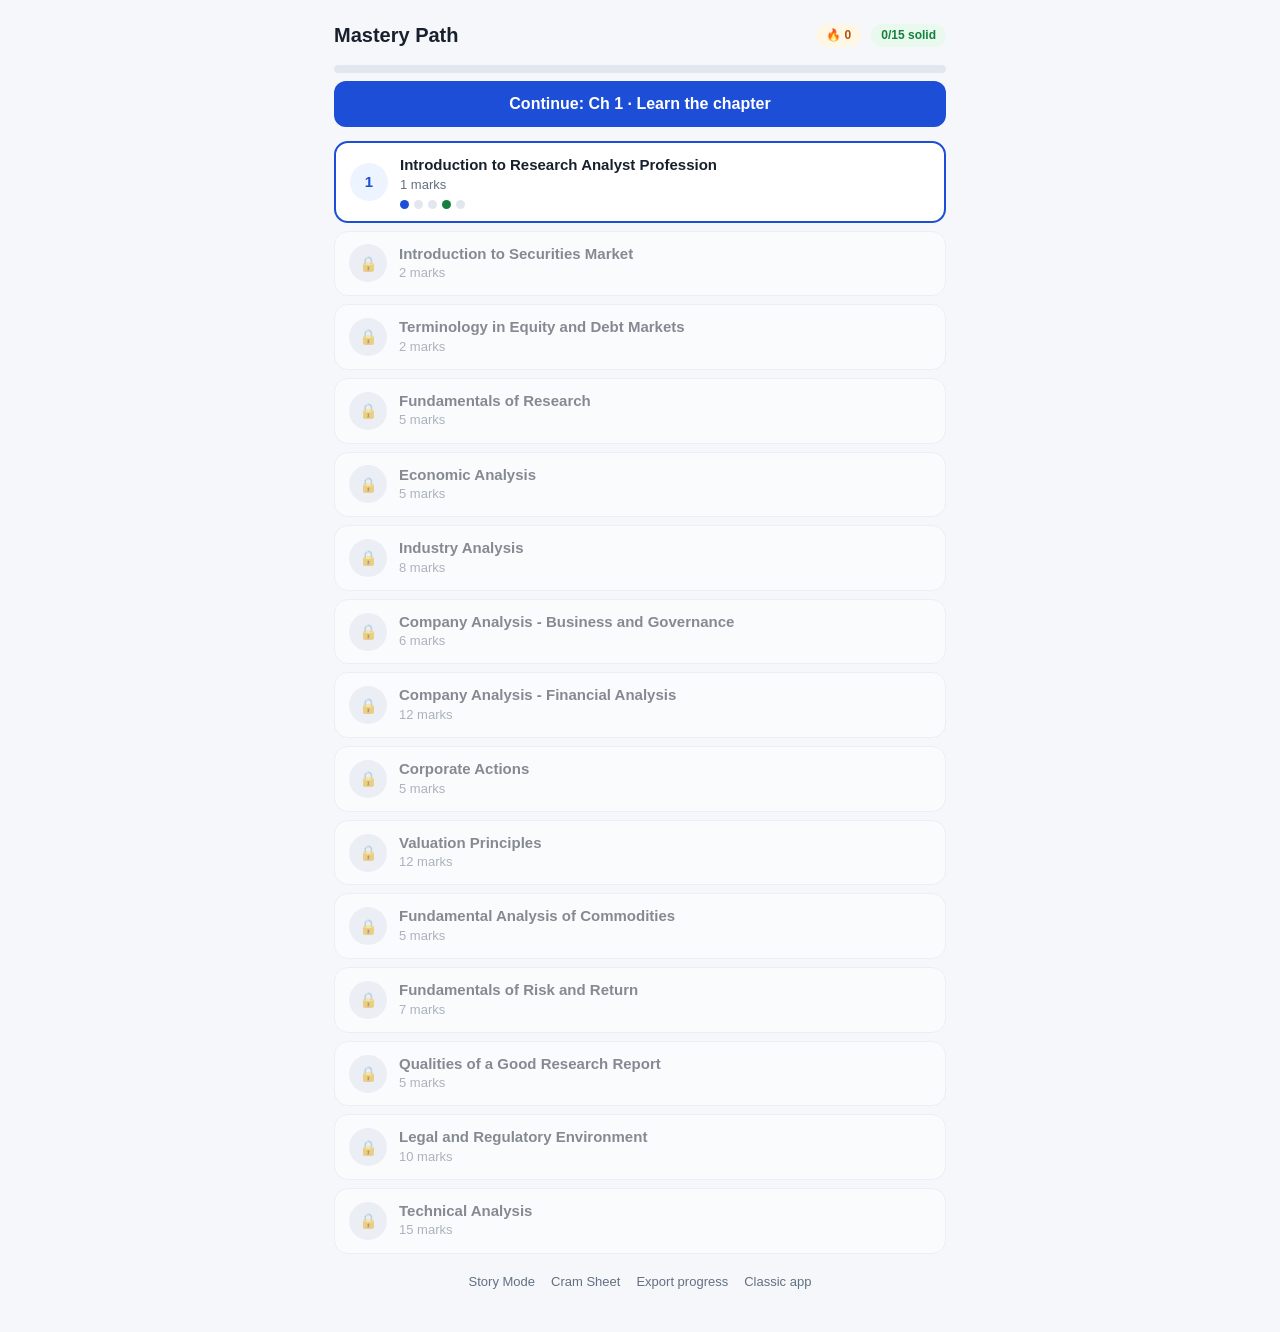
==== commit db588dff: "v2.1: Export progress screen for sharing study state with Claude Co-Authored-By: Claude Fable 5 <nor" ====
--- a/android/app/src/main/assets/site/index.html
+++ b/android/app/src/main/assets/site/index.html
@@ -212,11 +212,13 @@
     }
     html += '</div></div>';
   });
-  html += '<div class="footer-links"><a href="story.html">Story Mode</a><a href="cram.html">Cram Sheet</a><a href="classic.html">Classic app</a></div>';
+  html += '<div class="footer-links"><a href="story.html">Story Mode</a><a href="cram.html">Cram Sheet</a><a href="#" id="expLink">Export progress</a><a href="classic.html">Classic app</a></div>';
   app.innerHTML = html;
   document.getElementById("continueBtn").onclick = function(){ openStage(cur, nextStage(cur) || "m"); };
   var mb = document.getElementById("mistBtn");
   if(mb) mb.onclick = startMistakes;
+  var ex = document.getElementById("expLink");
+  if(ex) ex.onclick = function(e){ e.preventDefault(); exportView(); };
   Array.prototype.forEach.call(document.querySelectorAll(".chap"), function(el){
     el.onclick = function(){
       var n = parseInt(el.getAttribute("data-ch"), 10);
@@ -431,6 +433,43 @@
   q1();
 }
 
+/* ---------- export ---------- */
+function fmtPct(v){ return v >= 0 ? v + "%" : "-"; }
+function exportView(){
+  var lines = ["NISM Mastery Path export, " + new Date().toISOString().slice(0,10), "Streak: " + S.streak.count + " day(s)", ""];
+  CH.forEach(function(c){
+    var st = S.ch[c.id];
+    if(!st) return;
+    var mods = (L[c.id] && L[c.id].modules) ? L[c.id].modules.length : 0;
+    lines.push("Ch " + c.id + " (" + c.title + "): " + (st.solid ? "SOLID" : "in progress") +
+      " | learn " + st.learn + "/" + mods + " | L1 " + fmtPct(st.t1) + " | L2 " + fmtPct(st.t2) +
+      " | L3 " + fmtPct(st.t3) + " | mastery " + fmtPct(st.m));
+  });
+  var mist = D.questions.filter(function(q){ return S.mistakes[q.id]; });
+  lines.push("", "Pending mistakes (" + mist.length + "):");
+  mist.forEach(function(q){ lines.push("[Ch" + q.chapter + " " + q.id + "] " + q.question); });
+  var text = lines.join("\n") + "\n\n---RAW JSON---\n" + JSON.stringify(S);
+  var html = '<button class="back" id="backBtn">‹ Path</button><h2>Export progress</h2>';
+  html += '<p class="muted">Copy this and paste it to Claude. It shows where you are and every question you have wrong, so the next chapters get built around your weak spots.</p>';
+  html += '<button class="btn primary" id="copyBtn">Copy to clipboard</button><div style="height:8px"></div>';
+  html += '<textarea id="expBox" readonly style="width:100%;height:320px;background:var(--card);color:var(--ink);border:1px solid var(--line);border-radius:12px;padding:10px;font-size:12px"></textarea>';
+  app.innerHTML = html;
+  document.getElementById("expBox").value = text;
+  document.getElementById("backBtn").onclick = home;
+  document.getElementById("copyBtn").onclick = function(){
+    var box = document.getElementById("expBox");
+    box.focus(); box.select(); box.setSelectionRange(0, 999999);
+    var ok = false;
+    try { ok = document.execCommand("copy"); } catch(e){}
+    if(navigator.clipboard && navigator.clipboard.writeText){
+      navigator.clipboard.writeText(box.value).then(function(){ toast("Copied!"); }, function(){ toast(ok ? "Copied!" : "Long-press the text to copy"); });
+    } else {
+      toast(ok ? "Copied!" : "Long-press the text to copy");
+    }
+  };
+  window.scrollTo(0,0);
+}
+
 /* ---------- boot ---------- */
 load();
 home();
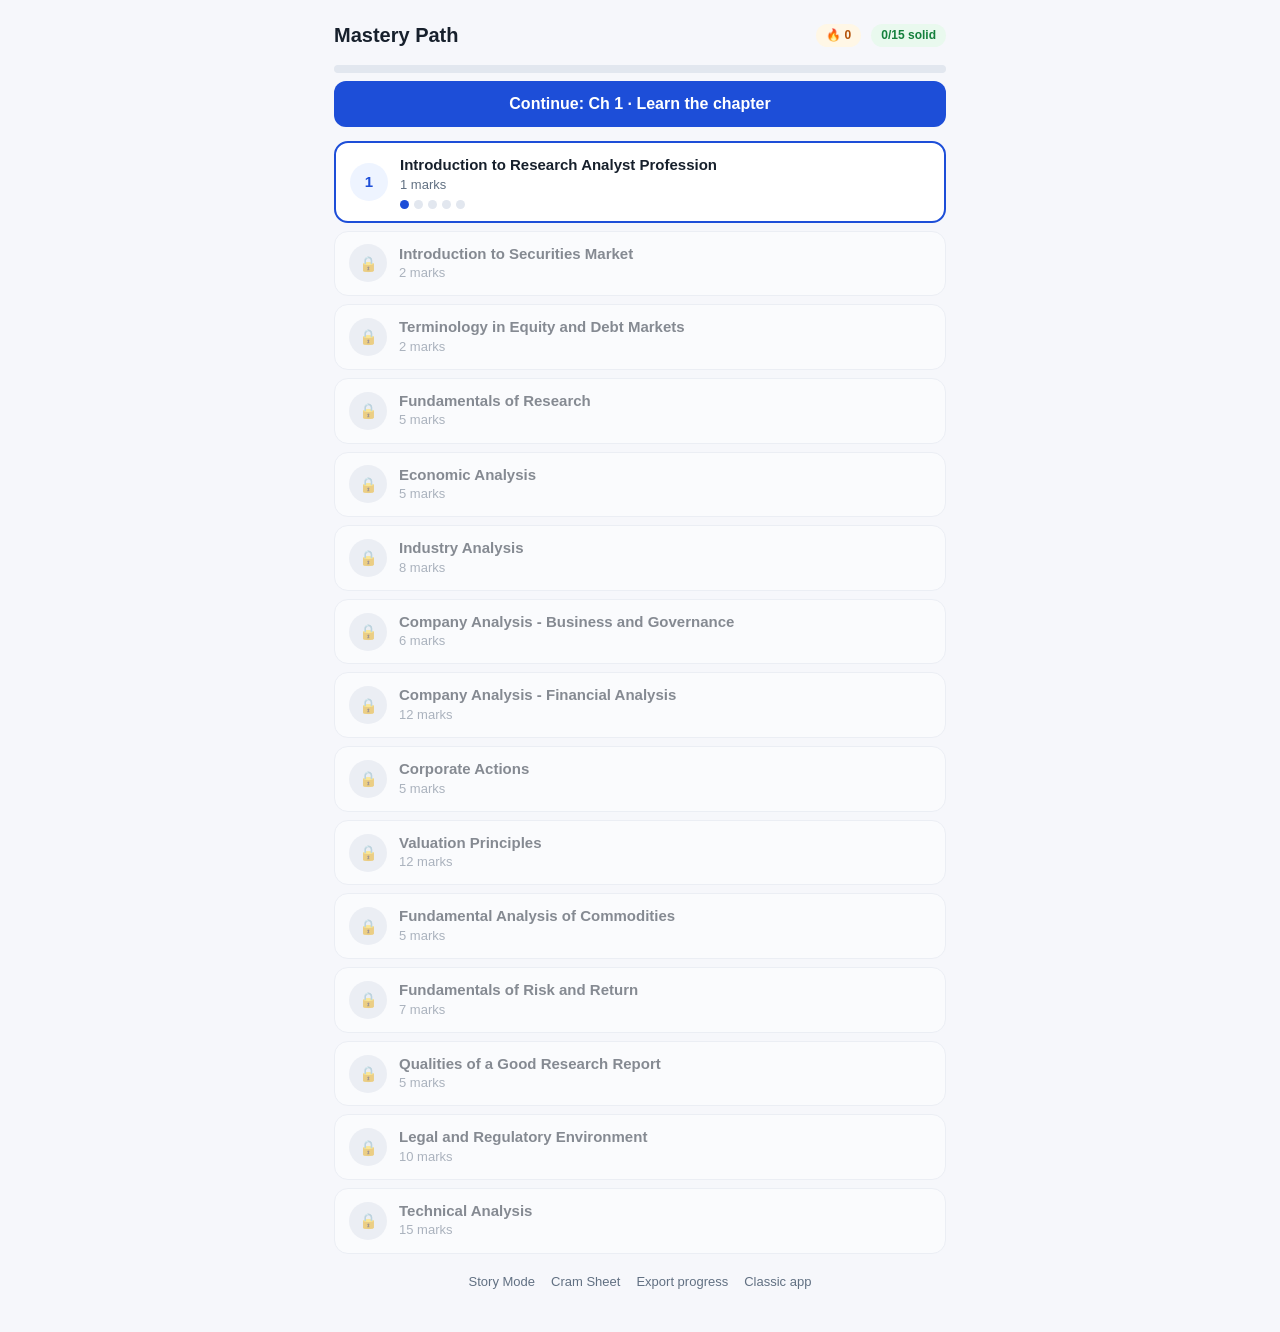
==== commit 900a6d9d: "v2.3: Content drop 1 - twisted tiers for Ch1-3 (conduct, payoffs, numericals) + solid ratchet Co-Aut" ====
--- a/android/app/src/main/assets/site/index.html
+++ b/android/app/src/main/assets/site/index.html
@@ -100,11 +100,11 @@
 
 /* ---------- state ---------- */
 var S;
-function fresh(){ return { ch:{}, mistakes:{}, streak:{last:"",count:0}, loc:null }; }
+function fresh(){ return { ch:{}, mistakes:{}, hist:{}, streak:{last:"",count:0}, loc:null }; }
 function load(){
   try { S = JSON.parse(localStorage.getItem("nism_path_v2")) || fresh(); }
   catch(e){ S = fresh(); }
-  if(!S.ch) S.ch = {}; if(!S.mistakes) S.mistakes = {}; if(!S.streak) S.streak = {last:"",count:0};
+  if(!S.ch) S.ch = {}; if(!S.mistakes) S.mistakes = {}; if(!S.hist) S.hist = {}; if(!S.streak) S.streak = {last:"",count:0};
 }
 function save(){ try { localStorage.setItem("nism_path_v2", JSON.stringify(S)); } catch(e){} }
 function chState(n){ if(!S.ch[n]) S.ch[n] = {learn:0, t1:-1, t2:-1, t3:-1, m:-1, solid:false}; return S.ch[n]; }
@@ -132,6 +132,27 @@
 }
 function shuffle(a){ for(var i=a.length-1;i>0;i--){ var j=Math.floor(Math.random()*(i+1)); var t=a[i];a[i]=a[j];a[j]=t; } return a; }
 
+/* spaced repetition: every quiz carries up to 2 "Revisit" questions */
+function epochDay(){ return Math.floor(Date.now()/86400000); }
+function markHist(id, right){
+  var h = S.hist[id] || {last:0, ok:0};
+  h.last = epochDay(); h.ok = right ? h.ok + 1 : 0;
+  S.hist[id] = h;
+}
+function withRevisits(base){
+  var ids = {}; base.forEach(function(q){ ids[q.id] = 1; });
+  var today = epochDay();
+  var cand = D.questions.filter(function(q){
+    if(ids[q.id]) return false;
+    if(S.mistakes[q.id]) return true;
+    var h = S.hist[q.id];
+    return !!h && (today - h.last) >= 2;
+  });
+  shuffle(cand);
+  cand.sort(function(a,b){ return (S.mistakes[b.id] ? 1 : 0) - (S.mistakes[a.id] ? 1 : 0); });
+  return base.concat(cand.slice(0,2).map(function(q){ var c = Object.create(q); c.rev = true; return c; }));
+}
+
 /* ---------- progression ---------- */
 function stageDone(n, st){
   var c = chState(n);
@@ -160,7 +181,8 @@
 }
 function refreshSolid(n){
   var c = chState(n);
-  c.solid = STAGES.every(function(st){ return stageDone(n, st); });
+  /* ratchet: new harder content added later can never retro-lock a solid chapter */
+  if(!c.solid) c.solid = STAGES.every(function(st){ return stageDone(n, st); });
 }
 
 /* ---------- streak ---------- */
@@ -271,7 +293,7 @@
   if(st==="m") return quiz(n, "m", masteryPool(n), MASTERY_PASS);
   var p = pool(n, st);
   if(p.length===0){ toast("No questions in this tier yet."); return chapter(n); }
-  quiz(n, st, shuffle(p.slice()).slice(0,10), TIER_PASS);
+  quiz(n, st, withRevisits(shuffle(p.slice()).slice(0,10)), TIER_PASS);
 }
 
 /* ---------- learn ---------- */
@@ -322,10 +344,11 @@
 function quiz(n, st, list, passMark){
   if(!list.length){ toast("No questions available."); return chapter(n); }
   var i = 0, score = 0;
+  var baseTotal = list.filter(function(x){ return !x.rev; }).length;
   function q1(){
     var q = list[i];
     var html = '<button class="back" id="backBtn">‹ Quit</button>';
-    html += '<div class="row"><span class="chip">' + esc(STAGE_META[st] ? STAGE_META[st].name : "Quiz") + '</span><span class="muted grow" style="text-align:right">Q' + (i+1) + '/' + list.length + '</span></div>';
+    html += '<div class="row"><span class="chip">' + esc(STAGE_META[st] ? STAGE_META[st].name : "Quiz") + '</span>' + (q.rev ? '<span class="chip gold">🔁 Revisit</span>' : '') + '<span class="muted grow" style="text-align:right">Q' + (i+1) + '/' + list.length + '</span></div>';
     if(q.caselet && D.caselets[q.caselet]) html += '<div class="caselet"><b>Case:</b> ' + esc(D.caselets[q.caselet]) + '</div>';
     html += '<div class="qtext">' + esc(q.question) + '</div>';
     q.options.forEach(function(o, k){
@@ -340,12 +363,13 @@
         if(answered) return; answered = true;
         var k = parseInt(el.getAttribute("data-k"),10);
         var right = k === q.answer;
-        if(right){ score++; el.classList.add("correct"); delete S.mistakes[q.id]; }
+        if(right){ if(!q.rev) score++; el.classList.add("correct"); delete S.mistakes[q.id]; }
         else {
           el.classList.add("wrong");
           document.querySelectorAll(".opt")[q.answer].classList.add("correct");
           S.mistakes[q.id] = true;
         }
+        markHist(q.id, right);
         save();
         var fb = '<div class="explain">' + (right ? "✅ Correct. " : "❌ ") + esc(q.explain || "") + '</div>';
         fb += '<button class="btn primary" id="nx">' + (i===list.length-1 ? "See result" : "Next ›") + '</button>';
@@ -360,14 +384,14 @@
     window.scrollTo(0,0);
   }
   function finish(){
-    var pct = Math.round(score / list.length * 100);
+    var pct = Math.round(score / (baseTotal || list.length) * 100);
     var c = chState(n);
     if(c[st] === undefined || c[st] < pct) c[st] = pct;
     bumpStreak(); refreshSolid(n); save();
     var passed = pct >= passMark;
     var html = '<div class="center" style="margin-top:30px">';
     html += '<div class="scorebig">' + pct + '%</div>';
-    html += '<div class="muted">' + score + ' of ' + list.length + ' correct · need ' + passMark + '%</div><div style="height:14px"></div>';
+    html += '<div class="muted">' + score + ' of ' + (baseTotal || list.length) + ' scored correct (revisits not counted) · need ' + passMark + '%</div><div style="height:14px"></div>';
     if(passed && st==="m" && c.solid){
       html += '<div class="card"><b>🏆 Chapter ' + n + ' is SOLID.</b> The next chapter is unlocked. This is what real progress feels like.</div>';
     } else if(passed){
@@ -420,6 +444,7 @@
         if(right){ fixed++; delete S.mistakes[q.id]; }
         else { document.querySelectorAll(".opt")[q.answer].classList.add("correct"); }
         el.classList.add(right ? "correct" : "wrong");
+        markHist(q.id, right);
         save();
         var fb = '<div class="explain">' + (right ? "✅ Cleared. " : "❌ Stays in the drill. ") + esc(q.explain || "") + '</div>';
         fb += '<button class="btn primary" id="nx">Next ›</button>';
